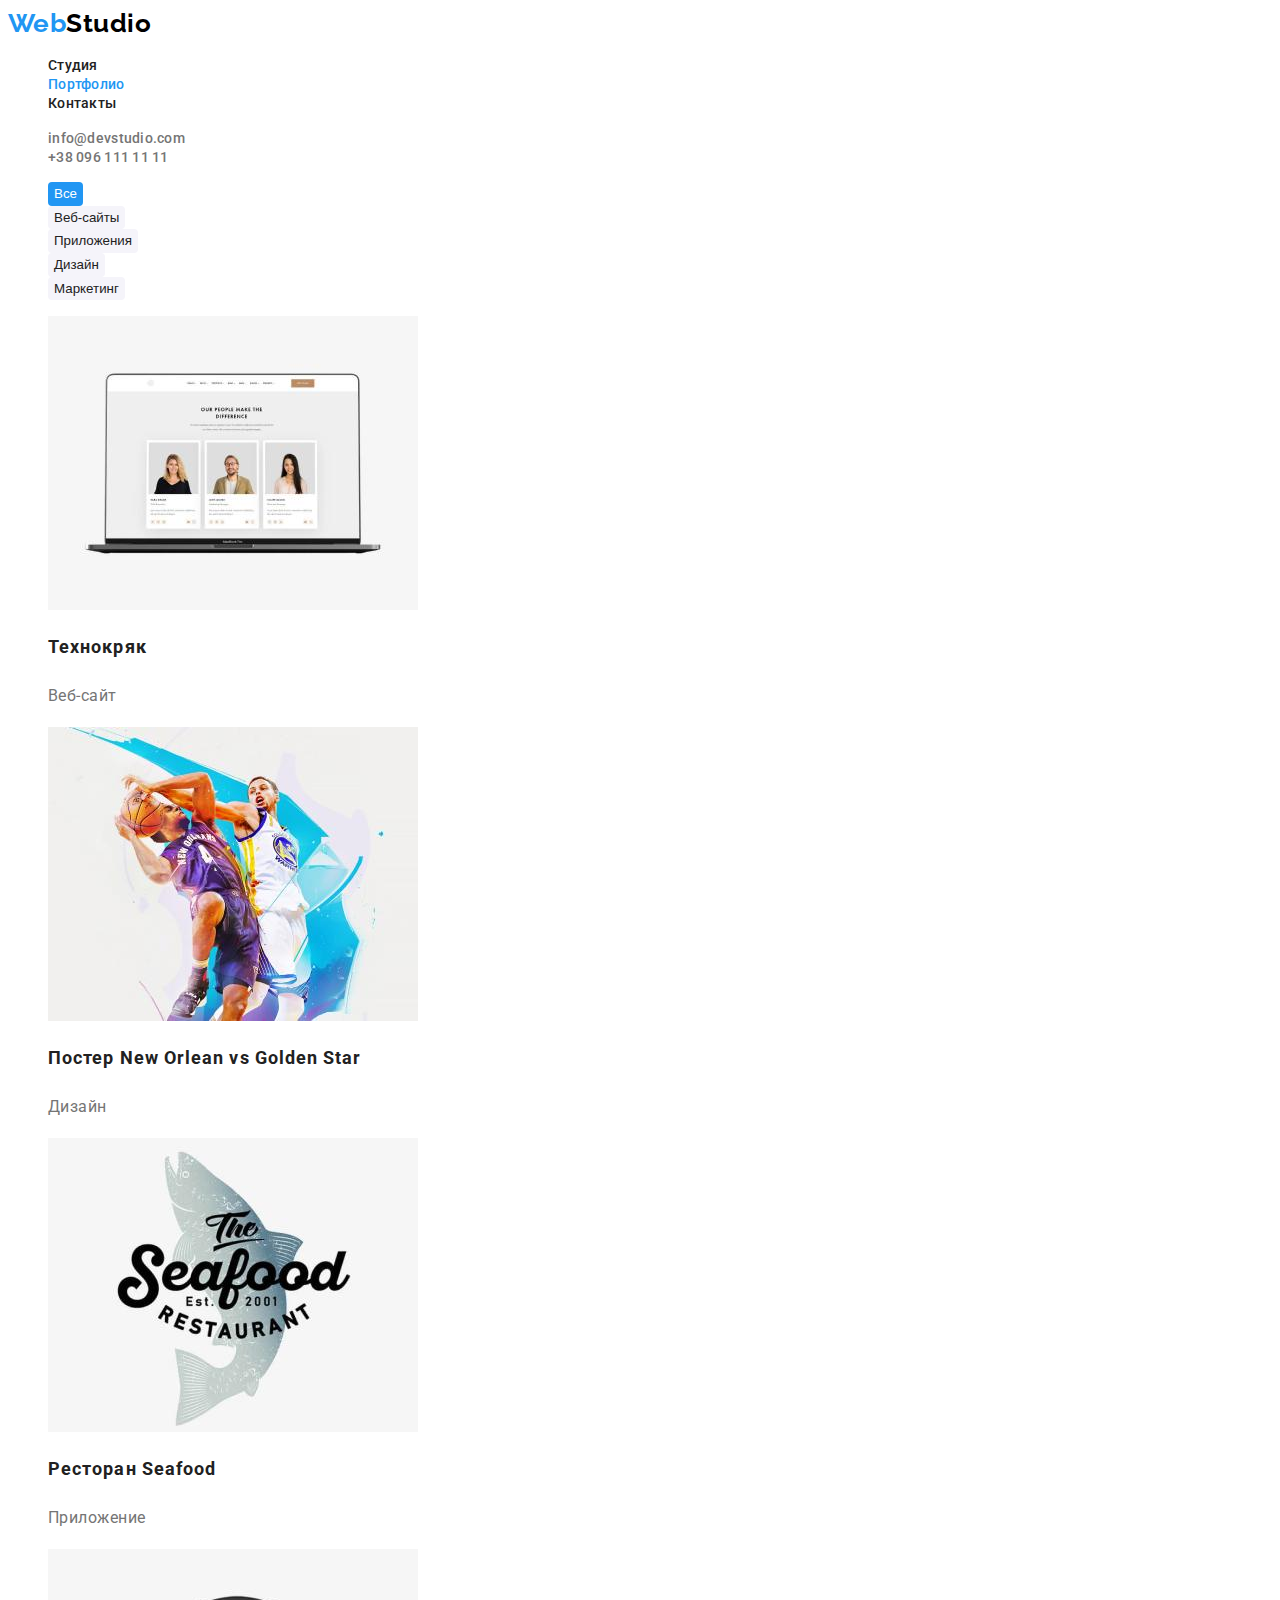
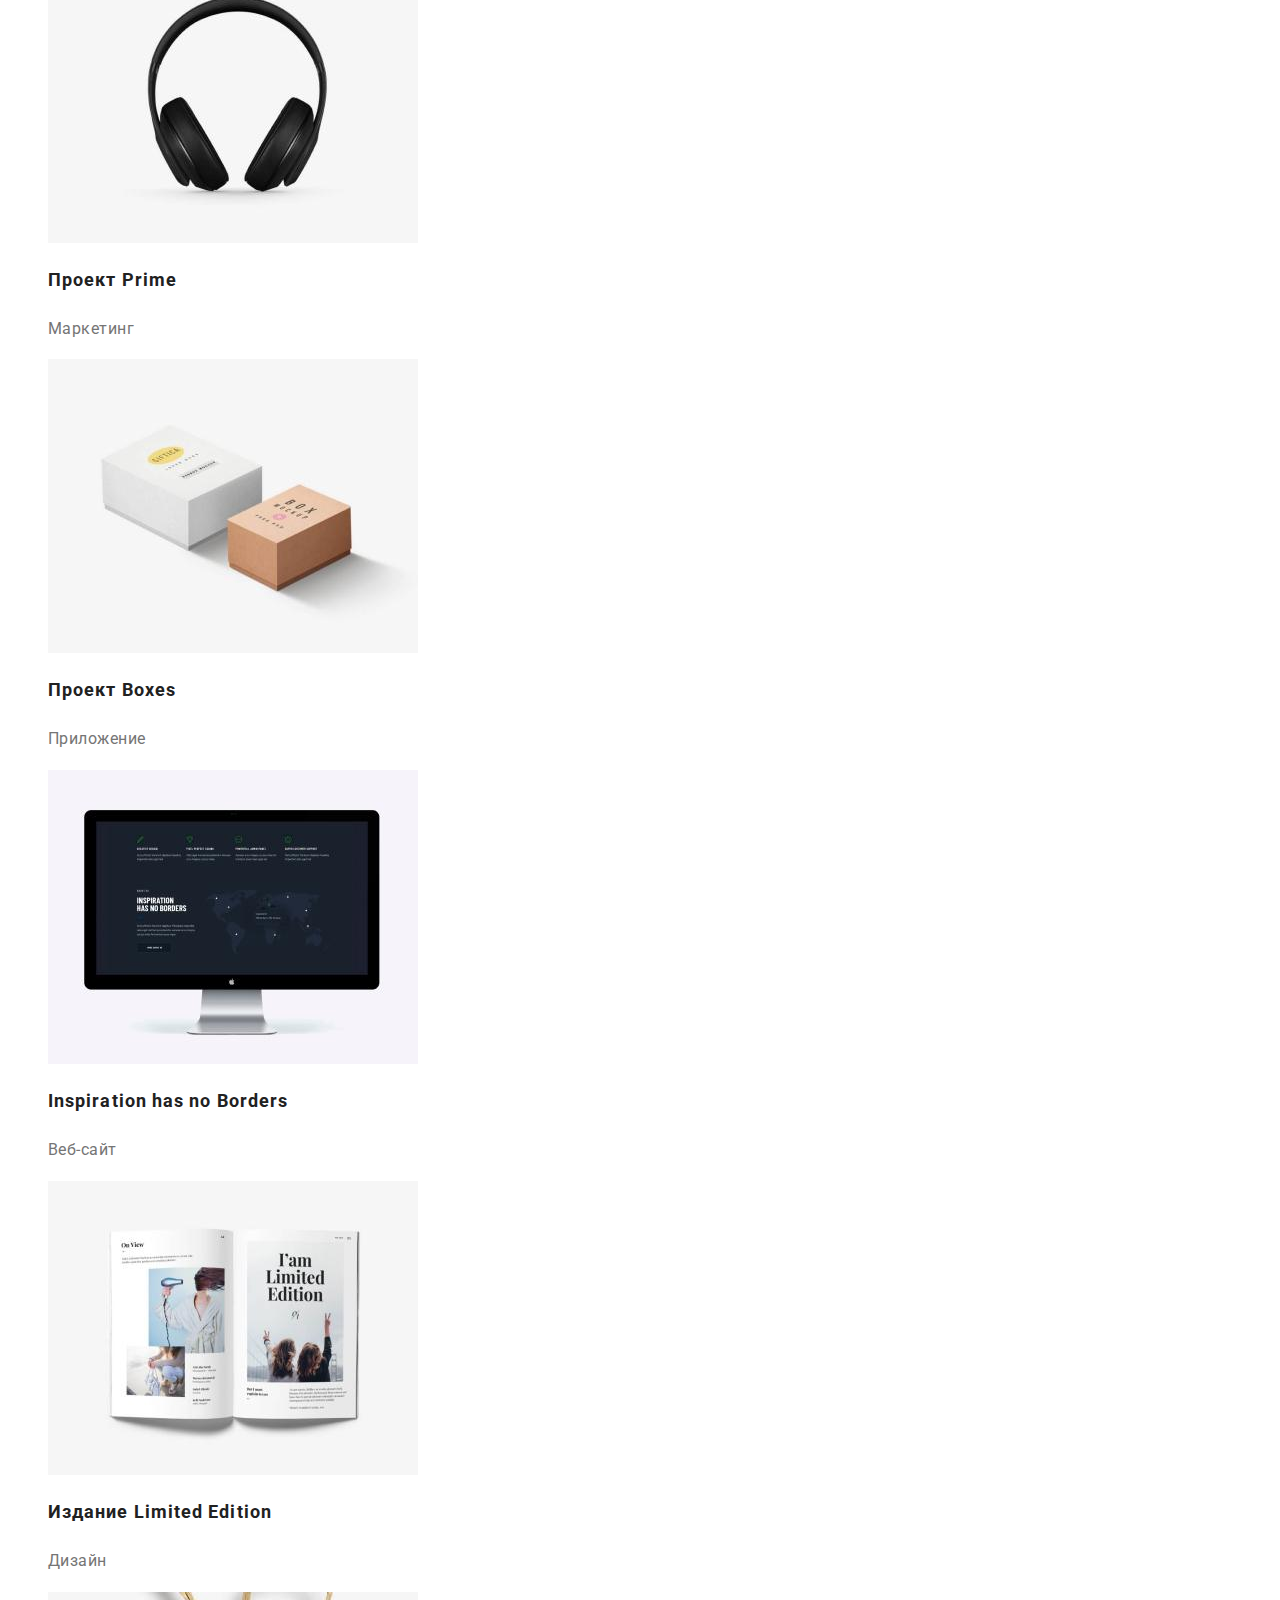
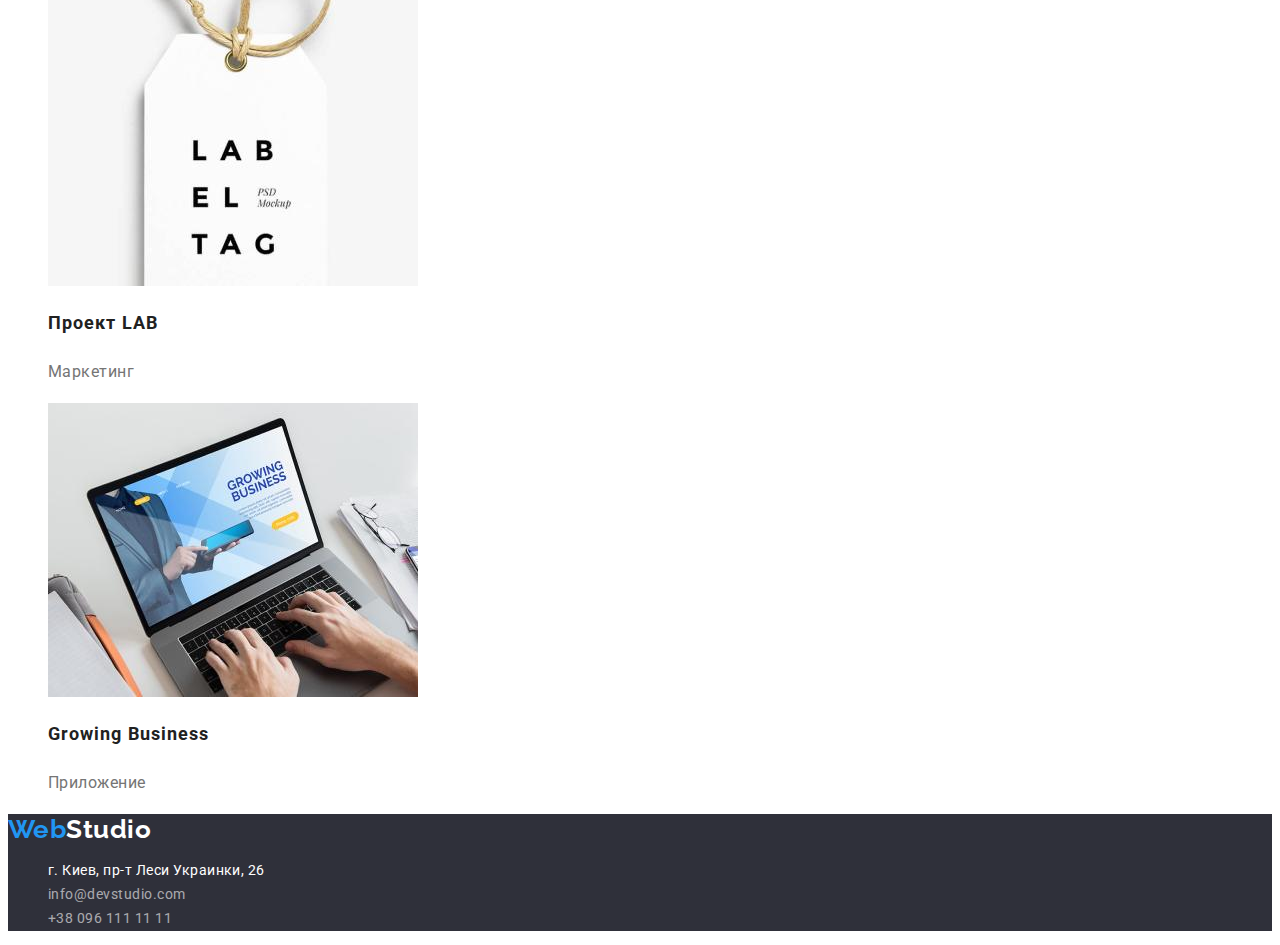
==== portfolio.html @ 3ca87086 "add all" ====
<!DOCTYPE html>
<html lang="ru">
<head>
    <meta charset="UTF-8">
    <meta http-equiv="X-UA-Compatible" content="IE=edge">
    <meta name="viewport" content="width=device-width, initial-scale=1.0">
    <link rel="preconnect" href="https://fonts.googleapis.com">
    <link rel="preconnect" href="https://fonts.gstatic.com" crossorigin> 
    <link href="https://fonts.googleapis.com/css2?family=Raleway:wght@700&family=Roboto:wght@400;500;700;900&display=swap" rel="stylesheet">
    <link rel="stylesheet" href="https://cdnjs.cloudflare.com/ajax/libs/modern-normalize/1.1.0/modern-normalize.min.css" integrity="sha512-wpPYUAdjBVSE4KJnH1VR1HeZfpl1ub8YT/NKx4PuQ5NmX2tKuGu6U/JRp5y+Y8XG2tV+wKQpNHVUX03MfMFn9Q==" crossorigin="anonymous" referrerpolicy="no-referrer" />
    <link rel="stylesheet" href="./css/styles.css">
    <title>WebStudioPortfolio</title>
</head>
<body>
    <!-- header -->
    <header>
      <nav>
        <a class="logo link-none" href="./index.html">Web<span class="logo-header">Studio</span></a>
        <ul class="site-nav list-none">
          <li><a class="link  link-none" href="./index.html">Студия</a></li>
          <li><a class="link link-none current" href="./portfolio.html">Портфолио</a></li>
          <li><a class="link link-none" href="">Контакты</a></li>
        </ul>
      </nav>
      <ul class="site-contacts list-none">
        <li><a class="contact link-none" href="mailto:info@devstudio.com">info@devstudio.com</a></li>
        <li><a class="contact link-none" href="tel:+380961111111">+38 096 111 11 11</a></li>
      </ul>
    </header>
    <!-- main -->
    <main>
<section>
<h1 class="hidden">Портфолио</h1>
<ul class="buttons-filter list-none">
    <li> <button type="button" class="btn-filter link-none button-active">Все</button> </li>
    <li> <button type="button" class="btn-filter link-none">Веб-сайты</button> </li>
    <li> <button type="button" class="btn-filter link-none">Приложения</button> </li>
    <li> <button type="button" class="btn-filter link-none">Дизайн</button> </li>
    <li> <button type="button" class="btn-filter link-none">Маркетинг</button> </li>
</ul>
<ul class="examples-list list-none">
    <li>
        <a class="link-none" href=""><img class="examples-img" src="./images/portfolio1.jpg" alt="Веб-сайт на экране ноутбука" width="370">
        <h2 class="examples-title">Технокряк</h2>
        <p class="examples-text">Веб-сайт</p></a>
    </li>
    <li>
        <a class="link-none" href=""><img class="examples-img" src="./images/portfolio2.jpg" alt="Два баскетболиста с мячом" width="370">
        <h2 class="examples-title">Постер <span lang="en">New Orlean vs Golden Star</span> </h2>
        <p class="examples-text">Дизайн</p></a>
    </li>
    <li>
        <a class="link-none" href=""><img class="examples-img" src="./images/portfolio3.jpg" alt="Акула и название ресторана" width="370">
        <h2 class="examples-title">Ресторан <span lang="en">Seafood</span></h2>
        <p class="examples-text">Приложение</p></a>
    </li>
    <li>
        <a class="link-none" href=""><img class="examples-img" src="./images/portfolio4.jpg" alt="Полноразмерные наушники" width="370">
        <h2 class="examples-title">Проект <span lang="en">Prime</span></h2>
        <p class="examples-text">Маркетинг</p></a>
    </li>
    <li>
        <a class="link-none" href=""><img class="examples-img" src="./images/portfolio5.jpg" alt="Две коробки" width="370">
        <h2 class="examples-title">Проект <span lang="en">Boxes</span></h2>
        <p class="examples-text">Приложение</p></a>
    </li>
    <li>
        <a class="link-none" href=""><img class="examples-img" src="./images/portfolio6.jpg" alt="Веб-сайт на экране монитора" width="370">
        <h2 class="examples-title" lang="en">Inspiration has no Borders</h2>
        <p class="examples-text">Веб-сайт</p></a>
    </li>
    <li>
        <a class="link-none" href=""><img class="examples-img" src="./images/portfolio7.jpg" alt="Открытая книга с картинками" width="370">
        <h2 class="examples-title">Издание <span lang="en">Limited Edition</span></h2>
        <p class="examples-text">Дизайн</p></a>
    </li>
    <li>
        <a class="link-none" href=""><img class="examples-img" src="./images/portfolio8.jpg" alt="Ярлык" width="370">
        <h2 class="examples-title">Проект <span lang="en">LAB</span></h2>
        <p class="examples-text">Маркетинг</p></a>
    </li>
    <li>
        <a class="link-none" href=""><img class="examples-img" src="./images/portfolio9.jpg" alt="Приложение  в котором работают на ноутбуке" width="370">
        <h2 class="examples-title" lang="en">Growing Business</h2>
        <p class="examples-text">Приложение</p></a>
    </li>
</ul>
</section>
</main>
<!-- footer -->
    <footer>
      <a class="logo link-none" href="./index.html">Web<span class="logo-footer">Studio</span></a>
      <address class="addresses">
        <ul class="address-list list-none">
          <li><a class="map-address link-none" href="https://goo.gl/maps/XkNCHodQhnQYmGNX7" target="_blank" rel="noreferrer noopener">г. Киев, пр-т Леси Украинки, 26</a></li>
          <li><a class="contact-address link-none" href="mailto:info@devstudio.com">info@devstudio.com</a></li>
          <li><a class="contact-address link-none" href="tel:+380961111111">+38 096 111 11 11</a></li>
        </ul>
      </address>
    </footer>
</body>
</html>
---- css/styles.css ----
/* --------------------------GLOBAL STYLES---------------------- */
:root {
    --general-text-color: #757575;
    --headline-text-color: #212121;
    --general-background-color:#FFFFFF;
    --accent-color-blue: #2196F3;
    --background-color-buttons: #F5F4FA;
    --footer-background-color: #2F303A;
    --hero-button-hover: #188CE8;
    --logo-span-color: #000000;

}
/* body */
body {
font-family: Roboto, sans-serif;
letter-spacing: 0.03em;
color: var(--general-text-color);
background-color: var(--general-background-color);
}
.list-none {list-style: none;}
.link-none {text-decoration: none;}
.site-nav .link.current {
color: var(--accent-color-blue);}
.hidden {
  position: absolute;
  white-space: nowrap;
  width: 1px;
  height: 1px;
  overflow: hidden;
  border: 0;
  padding: 0;
  clip: rect(0 0 0 0);
  clip-path: inset(50%);
  margin: -1px;}
/* --------------------------STUDIO--------------------------------- */
/* header */
.logo {
font-family: Raleway;
font-weight: 700;
font-size: 26px;
line-height: 1.2;
color: var(--accent-color-blue);
}
.logo .logo-header 
{color: var(--logo-span-color);}

/* site-nav */
.link {
font-weight: 500;
font-size: 14px;
line-height: 1.14;
letter-spacing: 0.02em;
color: var(--headline-text-color);
}
.contact {
font-weight: 500;
font-size: 14px;
line-height: 1.14;
letter-spacing: 0.02em;
color: inherit; 
}
.link:hover,
.link:focus, 
.contact:hover,
.contact:focus {
color: var(--accent-color-blue);}

/* hero */
.hero {
background-color: 
var(--footer-background-color);}
.hero-title {
font-weight: 900;
font-size: 44px;
line-height: 1.36;
letter-spacing: 0.06em;
text-align: center;
text-transform: uppercase;
color: var(--general-background-color);
}
/* button */
.hero-button {
font-family: inherit;
font-weight: 700;
line-height: 1.87;
text-align: center;
letter-spacing: 0.06em;
color: var(--general-background-color);
background-color: var(--accent-color-blue);
border: none;
border-radius: 4px;
cursor: pointer;
}
.hero-button:hover {
background-color: var(--hero-button-hover);}

/* section-advantage */
.advantage {
background-color: 
var(--general-background-color);
}
.advantage-title {
font-weight: 700;
font-size: 14px;
line-height: 1.14;
text-transform: uppercase;
color: var(--headline-text-color);
}
.advantage-text {
font-size: 14px;
line-height: 1.71;
}

/* section-services */
.services {
background-color: 
var(--general-background-color);
}
.section-title {
font-weight: 700;
font-size: 36px;
line-height: 1.16;
color: var(--headline-text-color);
}
/* section-team */
.team {
background-color: 
var(--background-color-buttons);
}
.team-title {
font-weight: 500;
line-height: 1.2;
color: var(--headline-text-color);
}
/* footer */
footer {
background-color: 
var(--footer-background-color);
}
.logo-footer {
color: var(--general-background-color);    
}
.addresses {
font-style: inherit;
font-size: 14px;
line-height: 1.71; 
}
.map-address { 
color: var(--general-background-color);   
}
.contact-address {
color: rgba(255, 255, 255, 0.6);
}
.map-address:hover, 
.map-address:focus,
.contact-address:hover,
.contact-address:focus {
color: var(--accent-color-blue);  
}
/*----------------------------- PORTFOLIO -----------------------------*/

/* filter buttons */
.btn-filter {
font-weight: 500;
line-height: 1.62;
text-align: center;
color: var(--headline-text-color);
background-color: var(--background-color-buttons);
border: none;
border-radius: 4px;
cursor: pointer;
}
.btn-filter:hover,
.btn-filter:focus,
.button-active {
color: var(--general-background-color);
background: var(--accent-color-blue);
}
.examples-title {
font-weight: 700;
font-size: 18px;
line-height: 2;
letter-spacing: 0.06em;
color: var(--headline-text-color);
}
.examples-text {
line-height: 1.87;
color: var(--general-text-color);
}
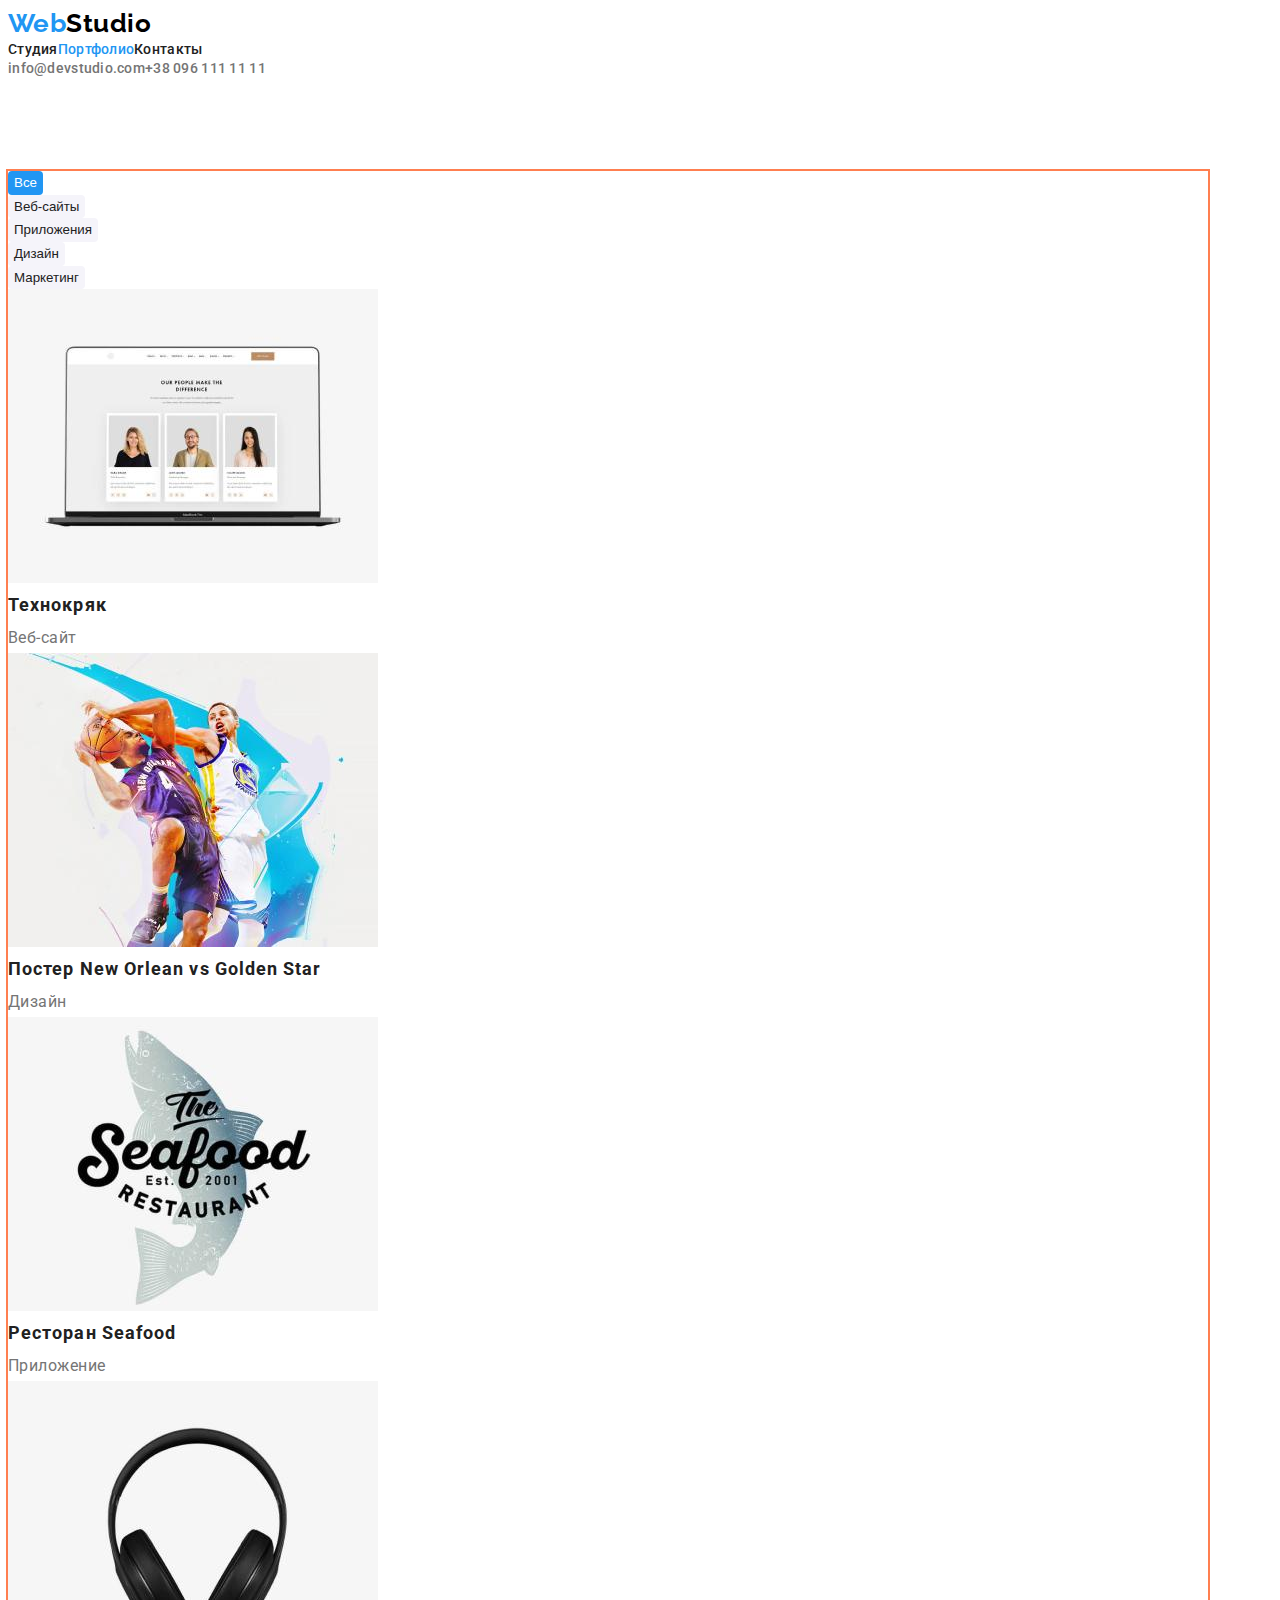
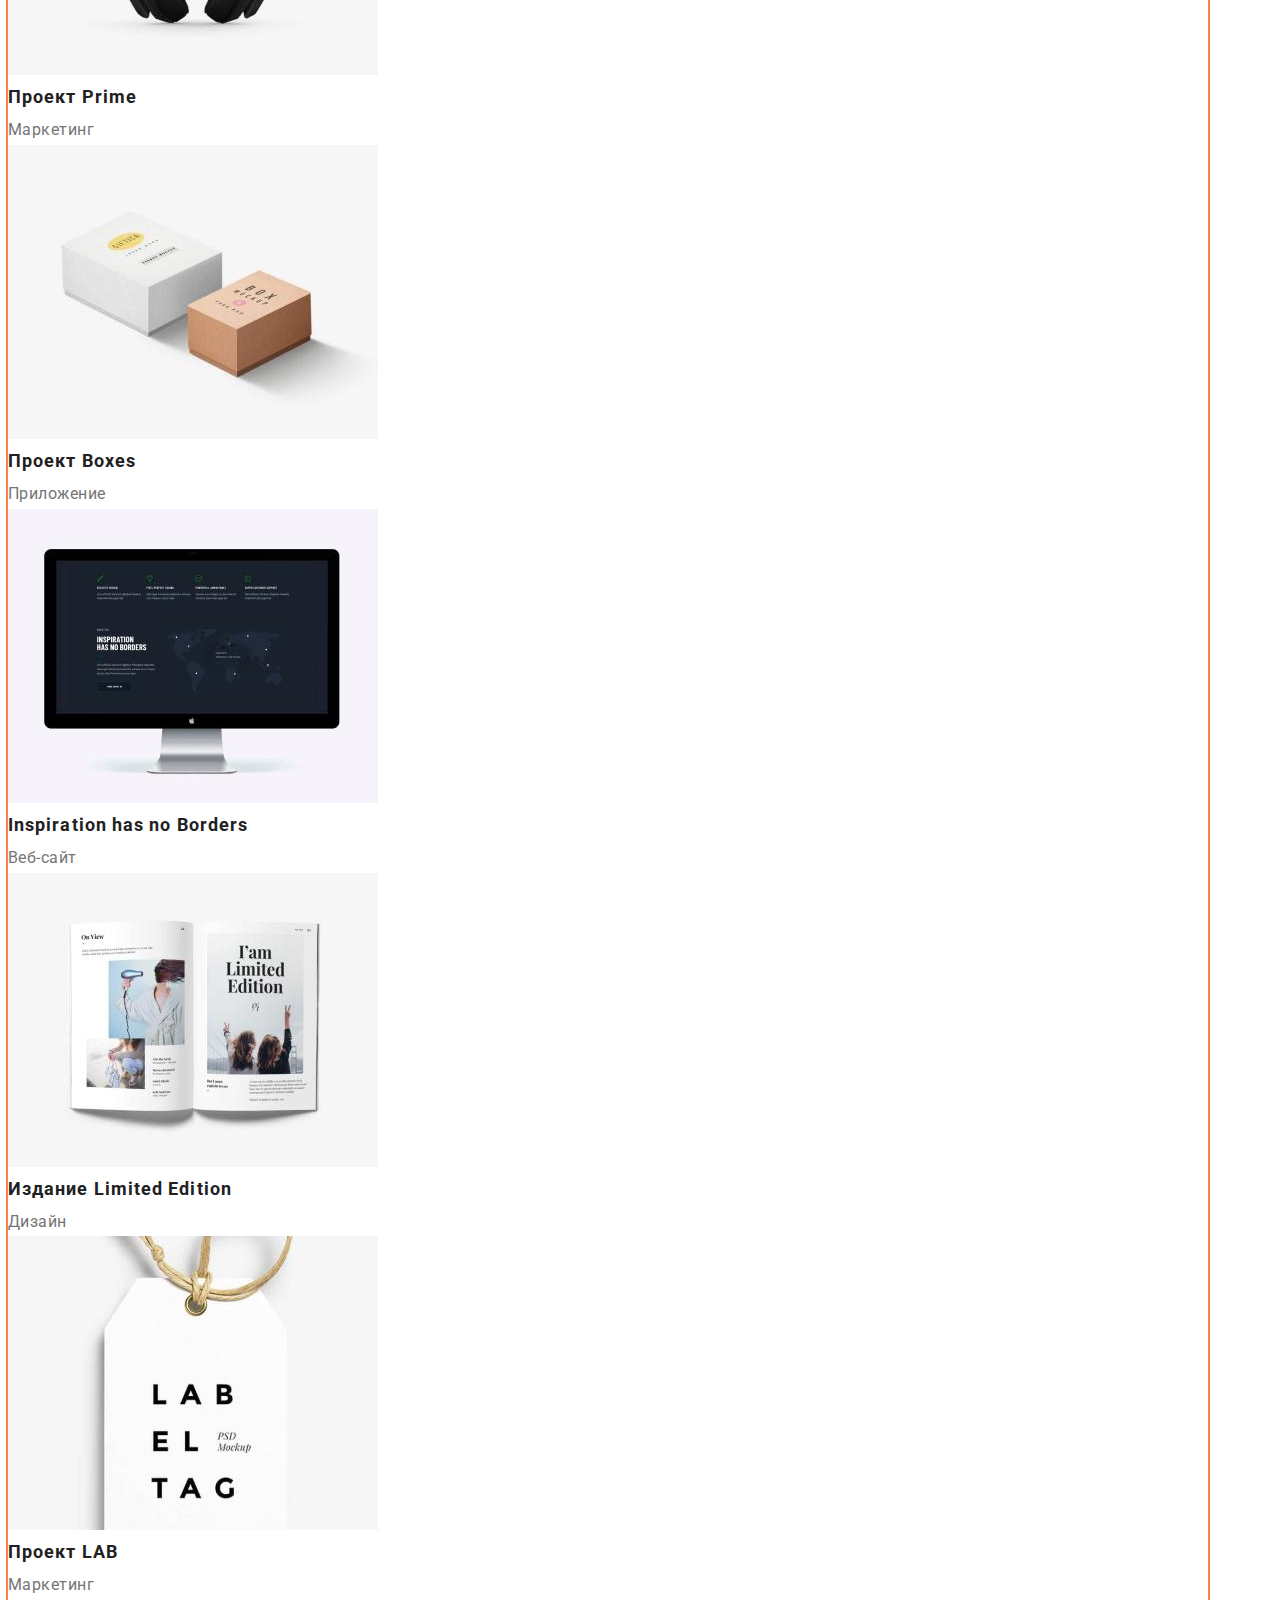
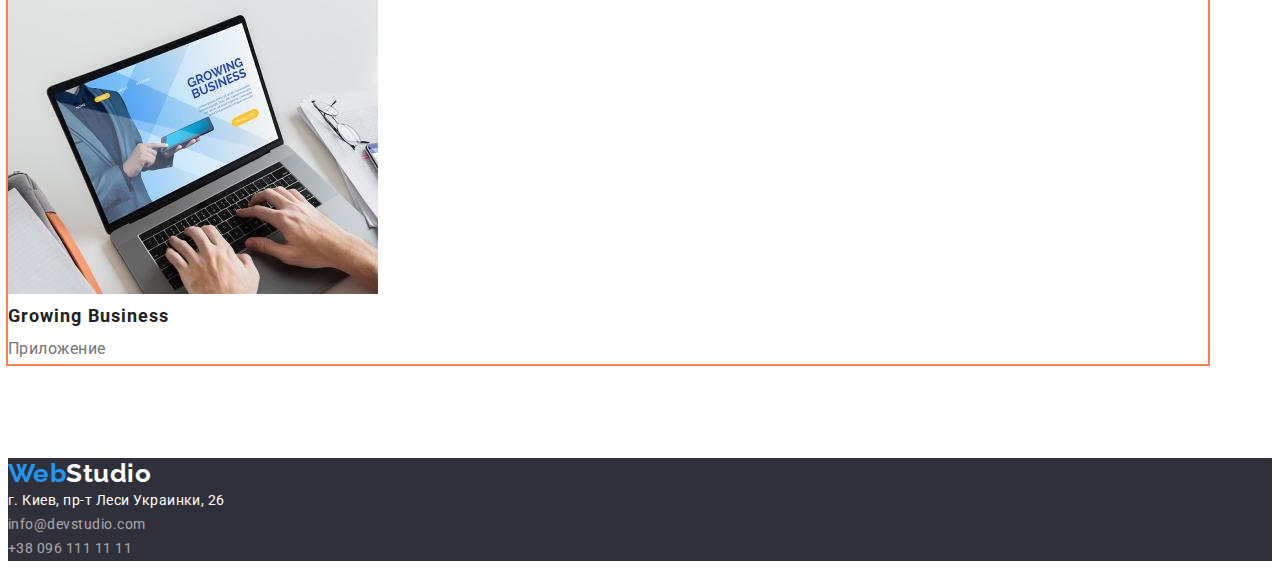
==== commit db69902e: "flex header" ====
--- a/portfolio.html
+++ b/portfolio.html
@@ -11,6 +11,7 @@
     <link rel="stylesheet" href="./css/styles.css">
     <title>WebStudioPortfolio</title>
 </head>
+
 <body>
     <!-- header -->
     <header>
@@ -29,8 +30,9 @@
     </header>
     <!-- main -->
     <main>
-<section>
-<h1 class="hidden">Портфолио</h1>
+<section class=" section portfolio">
+  <div class="container">
+<h1 class="visually-hidden">Портфолио</h1>
 <ul class="buttons-filter list-none">
     <li> <button type="button" class="btn-filter link-none button-active">Все</button> </li>
     <li> <button type="button" class="btn-filter link-none">Веб-сайты</button> </li>
@@ -85,6 +87,7 @@
         <p class="examples-text">Приложение</p></a>
     </li>
 </ul>
+</div>
 </section>
 </main>
 <!-- footer -->
--- a/css/styles.css
+++ b/css/styles.css
@@ -2,7 +2,7 @@
 :root {
     --general-text-color: #757575;
     --headline-text-color: #212121;
-    --general-background-color:#FFFFFF;
+    --hero-headline-color:#FFFFFF;
     --accent-color-blue: #2196F3;
     --background-color-buttons: #F5F4FA;
     --footer-background-color: #2F303A;
@@ -15,13 +15,35 @@
 font-family: Roboto, sans-serif;
 letter-spacing: 0.03em;
 color: var(--general-text-color);
-background-color: var(--general-background-color);
-}
-.list-none {list-style: none;}
+background-color: 
+var(--general-background-color);}
+
+h1,
+h2,
+h3,
+p {
+  margin: 0;
+  padding: 0;
+}
+ul {
+margin: 0;
+padding: 0;
+list-style: none;  
+}
+
+.section {
+  padding-top: 94px;
+  padding-bottom: 94px;
+}
+
+.container {
+    width: 1200px;
+  outline: 2px solid coral ;
+} 
 .link-none {text-decoration: none;}
 .site-nav .link.current {
 color: var(--accent-color-blue);}
-.hidden {
+.visually-hidden {
   position: absolute;
   white-space: nowrap;
   width: 1px;
@@ -34,7 +56,21 @@
   margin: -1px;}
 /* --------------------------STUDIO--------------------------------- */
 /* header */
+/* .page-header {
+  display: flex;
+  align-items: center;
+  flex-wrap: wrap;
+} */
+.header-flex {
+  display: flex;
+}
+.nav-flex {
+  display: flex;
+}
 .logo {
+  padding-top: 24px;
+  padding-right: 93px;
+  padding-bottom: 25px;
 font-family: Raleway;
 font-weight: 700;
 font-size: 26px;
@@ -45,12 +81,28 @@
 {color: var(--logo-span-color);}
 
 /* site-nav */
+.site-nav {
+display: flex;
+}
+
 .link {
 font-weight: 500;
 font-size: 14px;
 line-height: 1.14;
 letter-spacing: 0.02em;
 color: var(--headline-text-color);
+}
+.nav-item,
+.contact-item {
+  padding-top: 32px;
+  padding-bottom: 32px;
+}
+.nav-item:not(:last-child) {
+  margin-right: 50px;
+}
+.site-contacts { 
+  display: flex;
+  margin-left: auto;
 }
 .contact {
 font-weight: 500;
@@ -65,27 +117,31 @@
 .contact:focus {
 color: var(--accent-color-blue);}
 
+.contact-item:not(:last-child) {
+  margin-right: 50px;
+}
+
 /* hero */
 .hero {
+text-align: center;  
 background-color: 
 var(--footer-background-color);}
+
 .hero-title {
 font-weight: 900;
 font-size: 44px;
 line-height: 1.36;
 letter-spacing: 0.06em;
-text-align: center;
 text-transform: uppercase;
-color: var(--general-background-color);
+color: var(--hero-headline-color);
 }
 /* button */
 .hero-button {
 font-family: inherit;
 font-weight: 700;
 line-height: 1.87;
-text-align: center;
 letter-spacing: 0.06em;
-color: var(--general-background-color);
+color: var(--hero-headline-color);
 background-color: var(--accent-color-blue);
 border: none;
 border-radius: 4px;
@@ -95,10 +151,10 @@
 background-color: var(--hero-button-hover);}
 
 /* section-advantage */
-.advantage {
+/* .advantage {
 background-color: 
 var(--general-background-color);
-}
+} */
 .advantage-title {
 font-weight: 700;
 font-size: 14px;
@@ -112,10 +168,10 @@
 }
 
 /* section-services */
-.services {
+/* .services {
 background-color: 
 var(--general-background-color);
-}
+} */
 .section-title {
 font-weight: 700;
 font-size: 36px;
@@ -126,6 +182,7 @@
 .team {
 background-color: 
 var(--background-color-buttons);
+
 }
 .team-title {
 font-weight: 500;
@@ -138,7 +195,7 @@
 var(--footer-background-color);
 }
 .logo-footer {
-color: var(--general-background-color);    
+color: var(--hero-headline-color);    
 }
 .addresses {
 font-style: inherit;
@@ -146,7 +203,7 @@
 line-height: 1.71; 
 }
 .map-address { 
-color: var(--general-background-color);   
+color: var(--hero-headline-color);   
 }
 .contact-address {
 color: rgba(255, 255, 255, 0.6);
@@ -158,7 +215,9 @@
 color: var(--accent-color-blue);  
 }
 /*----------------------------- PORTFOLIO -----------------------------*/
-
+/* .portfolio {
+  background-color: var(--hero-headline-color);
+} */
 /* filter buttons */
 .btn-filter {
 font-weight: 500;
@@ -173,9 +232,10 @@
 .btn-filter:hover,
 .btn-filter:focus,
 .button-active {
-color: var(--general-background-color);
+color: var(--hero-headline-color);
 background: var(--accent-color-blue);
 }
+/* Examples list */
 .examples-title {
 font-weight: 700;
 font-size: 18px;
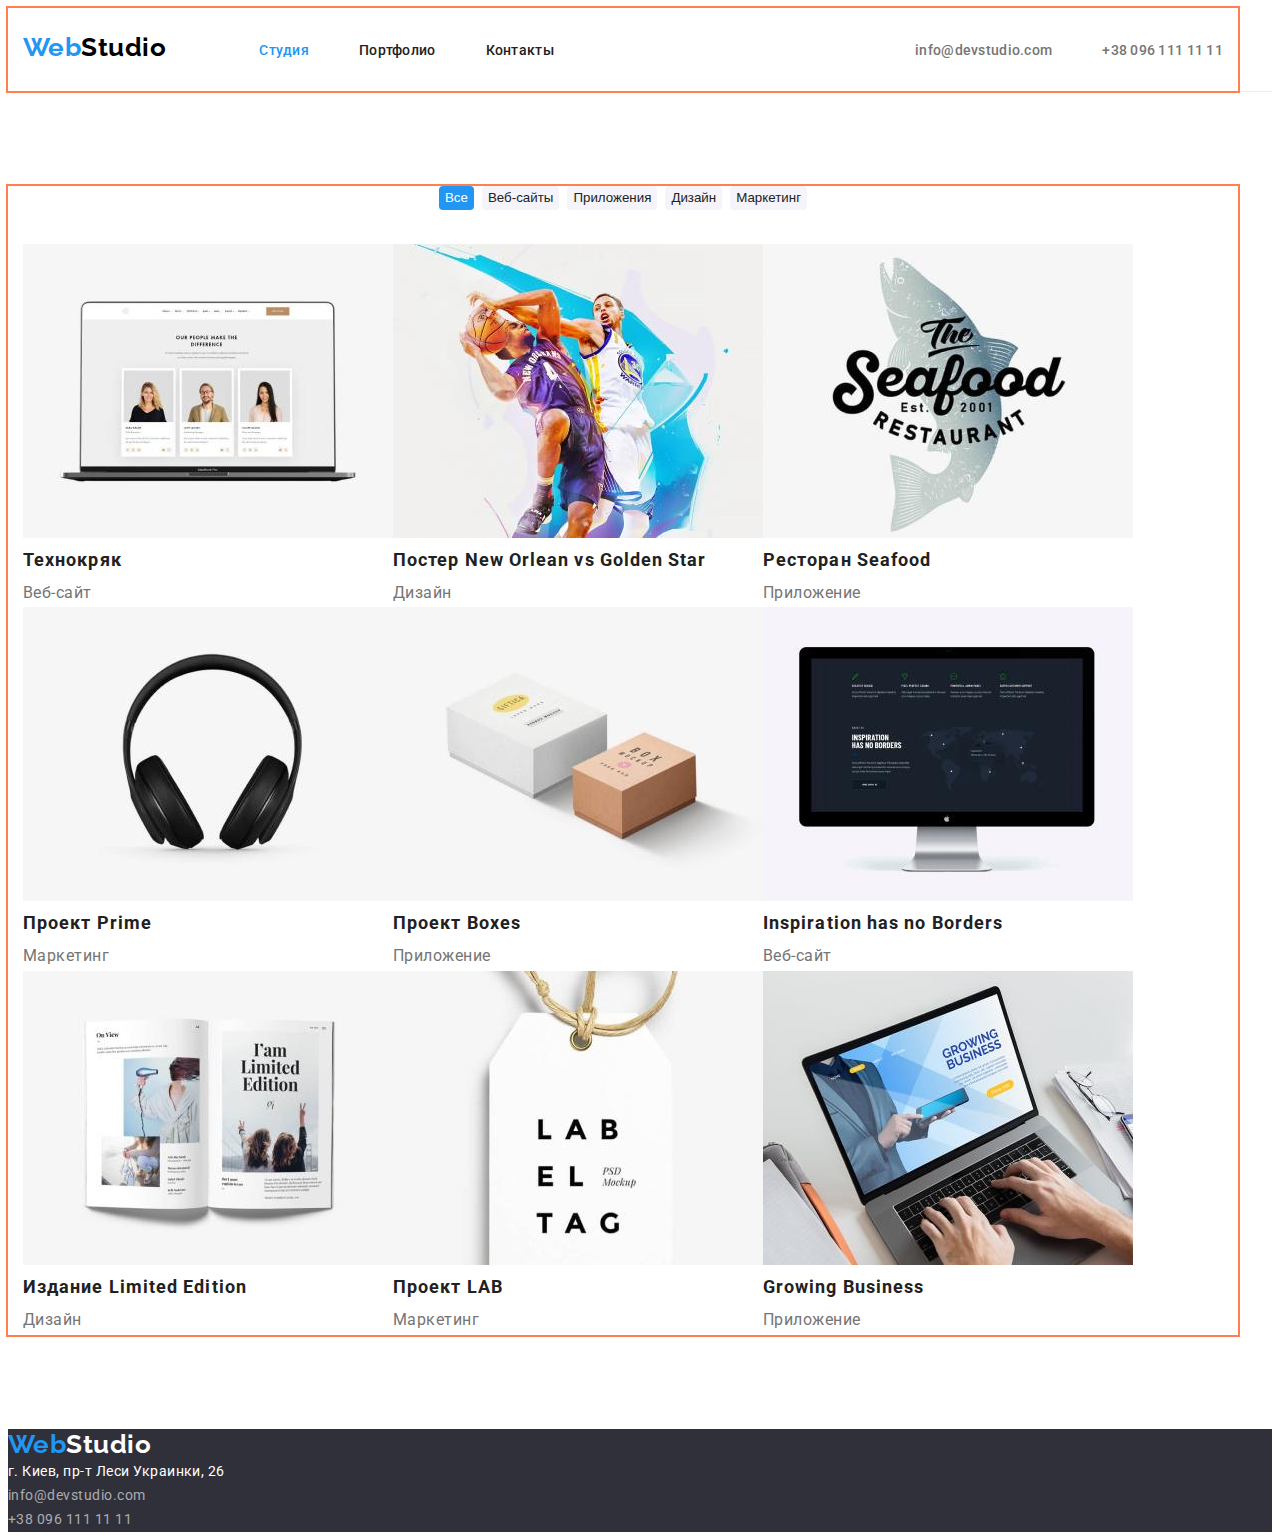
==== commit c5dddc09: "hero" ====
--- a/portfolio.html
+++ b/portfolio.html
@@ -14,33 +14,35 @@
 
 <body>
     <!-- header -->
-    <header>
-      <nav>
+    <header class="page-header">
+      <div class="container header-flex">
+      <nav class="nav-flex">
         <a class="logo link-none" href="./index.html">Web<span class="logo-header">Studio</span></a>
-        <ul class="site-nav list-none">
-          <li><a class="link  link-none" href="./index.html">Студия</a></li>
-          <li><a class="link link-none current" href="./portfolio.html">Портфолио</a></li>
-          <li><a class="link link-none" href="">Контакты</a></li>
+        <ul class="site-nav">
+          <li class="nav-item"><a class="link link-none current" href="./index.html">Студия</a></li>
+          <li class="nav-item"><a class="link link-none" href="./portfolio.html">Портфолио</a></li>
+          <li class="nav-item"><a class="link link-none" href="">Контакты</a></li>
         </ul>
       </nav>
-      <ul class="site-contacts list-none">
-        <li><a class="contact link-none" href="mailto:info@devstudio.com">info@devstudio.com</a></li>
-        <li><a class="contact link-none" href="tel:+380961111111">+38 096 111 11 11</a></li>
+      <ul class="site-contacts">
+        <li class="contact-item"><a class="contact link-none" href="mailto:info@devstudio.com">info@devstudio.com</a></li>
+        <li class="contact-item"><a class="contact link-none" href="tel:+380961111111">+38 096 111 11 11</a></li>
       </ul>
+      </div>
     </header>
     <!-- main -->
     <main>
 <section class=" section portfolio">
-  <div class="container">
+  <div class="container portfolio-flex">
 <h1 class="visually-hidden">Портфолио</h1>
-<ul class="buttons-filter list-none">
-    <li> <button type="button" class="btn-filter link-none button-active">Все</button> </li>
-    <li> <button type="button" class="btn-filter link-none">Веб-сайты</button> </li>
-    <li> <button type="button" class="btn-filter link-none">Приложения</button> </li>
-    <li> <button type="button" class="btn-filter link-none">Дизайн</button> </li>
-    <li> <button type="button" class="btn-filter link-none">Маркетинг</button> </li>
+<ul class="buttons-filter">
+    <li class="btn-item"> <button type="button" class="btn-filter link-none button-active">Все</button> </li>
+    <li class="btn-item"> <button type="button" class="btn-filter link-none">Веб-сайты</button> </li>
+    <li class="btn-item"> <button type="button" class="btn-filter link-none">Приложения</button> </li>
+    <li class="btn-item"> <button type="button" class="btn-filter link-none">Дизайн</button> </li>
+    <li class="btn-item"> <button type="button" class="btn-filter link-none">Маркетинг</button> </li>
 </ul>
-<ul class="examples-list list-none">
+<ul class="examples-list">
     <li>
         <a class="link-none" href=""><img class="examples-img" src="./images/portfolio1.jpg" alt="Веб-сайт на экране ноутбука" width="370">
         <h2 class="examples-title">Технокряк</h2>
--- a/css/styles.css
+++ b/css/styles.css
@@ -1,34 +1,34 @@
 /* --------------------------GLOBAL STYLES---------------------- */
 :root {
-    --general-text-color: #757575;
-    --headline-text-color: #212121;
-    --hero-headline-color:#FFFFFF;
-    --accent-color-blue: #2196F3;
-    --background-color-buttons: #F5F4FA;
-    --footer-background-color: #2F303A;
-    --hero-button-hover: #188CE8;
-    --logo-span-color: #000000;
-
-}
-/* body */
+  --general-text-color: #757575;
+  --headline-text-color: #212121;
+  --hero-headline-color: #ffffff;
+  --accent-color-blue: #2196f3;
+  --background-color-buttons: #f5f4fa;
+  --footer-background-color: #2f303a;
+  --hero-button-hover: #188ce8;
+  --logo-span-color: #000000;
+  --header-border-color: #ececec;
+}
+
 body {
-font-family: Roboto, sans-serif;
-letter-spacing: 0.03em;
-color: var(--general-text-color);
-background-color: 
-var(--general-background-color);}
+  font-family: Roboto, sans-serif;
+  letter-spacing: 0.03em;
+  color: var(--general-text-color);
+  background-color: var(--general-background-color);
+}
 
 h1,
 h2,
 h3,
 p {
   margin: 0;
+}
+
+ul {
+  margin: 0;
   padding: 0;
-}
-ul {
-margin: 0;
-padding: 0;
-list-style: none;  
+  list-style: none;
 }
 
 .section {
@@ -37,12 +37,20 @@
 }
 
 .container {
-    width: 1200px;
-  outline: 2px solid coral ;
-} 
-.link-none {text-decoration: none;}
+  width: 1200px;
+  padding-right: 15px;
+  padding-left: 15px;
+  outline: 2px solid coral;
+}
+
+.link-none {
+  text-decoration: none;
+}
+
 .site-nav .link.current {
-color: var(--accent-color-blue);}
+  color: var(--accent-color-blue);
+}
+
 .visually-hidden {
   position: absolute;
   white-space: nowrap;
@@ -53,197 +61,281 @@
   padding: 0;
   clip: rect(0 0 0 0);
   clip-path: inset(50%);
-  margin: -1px;}
+  margin: -1px;
+}
+
 /* --------------------------STUDIO--------------------------------- */
 /* header */
-/* .page-header {
-  display: flex;
-  align-items: center;
-  flex-wrap: wrap;
-} */
+
+.page-header {
+  border-bottom: 1px solid var(--header-border-color);
+}
+
 .header-flex {
   display: flex;
 }
+
 .nav-flex {
   display: flex;
 }
+
 .logo {
+  margin-right: 93px;
   padding-top: 24px;
-  padding-right: 93px;
   padding-bottom: 25px;
-font-family: Raleway;
-font-weight: 700;
-font-size: 26px;
-line-height: 1.2;
-color: var(--accent-color-blue);
-}
-.logo .logo-header 
-{color: var(--logo-span-color);}
+
+  font-family: Raleway;
+  font-weight: 700;
+  font-size: 26px;
+  line-height: 1.2;
+  color: var(--accent-color-blue);
+}
+
+.logo .logo-header {
+  color: var(--logo-span-color);
+}
 
 /* site-nav */
 .site-nav {
-display: flex;
+  display: flex;
 }
 
 .link {
-font-weight: 500;
-font-size: 14px;
-line-height: 1.14;
-letter-spacing: 0.02em;
-color: var(--headline-text-color);
-}
+  font-weight: 500;
+  font-size: 14px;
+  line-height: 1.14;
+  letter-spacing: 0.02em;
+  color: var(--headline-text-color);
+}
+
 .nav-item,
 .contact-item {
   padding-top: 32px;
   padding-bottom: 32px;
 }
-.nav-item:not(:last-child) {
+
+.nav-item:not(:last-child),
+.contact-item:not(:last-child) {
   margin-right: 50px;
 }
-.site-contacts { 
+
+.site-contacts {
   display: flex;
   margin-left: auto;
 }
+
 .contact {
-font-weight: 500;
-font-size: 14px;
-line-height: 1.14;
-letter-spacing: 0.02em;
-color: inherit; 
-}
+  font-weight: 500;
+  font-size: 14px;
+  line-height: 1.14;
+  letter-spacing: 0.02em;
+  color: inherit;
+}
+
 .link:hover,
-.link:focus, 
+.link:focus,
 .contact:hover,
 .contact:focus {
-color: var(--accent-color-blue);}
-
-.contact-item:not(:last-child) {
-  margin-right: 50px;
+  color: var(--accent-color-blue);
 }
 
 /* hero */
 .hero {
-text-align: center;  
-background-color: 
-var(--footer-background-color);}
+  background-color: var(--footer-background-color);
+}
+
+.hero-box {
+  width: 1200px;
+  padding-top: 200px;
+  padding-bottom: 200px;
+
+  text-align: center;
+}
 
 .hero-title {
-font-weight: 900;
-font-size: 44px;
-line-height: 1.36;
-letter-spacing: 0.06em;
-text-transform: uppercase;
-color: var(--hero-headline-color);
+  width: 696px;
+
+  font-weight: 900;
+  font-size: 44px;
+  margin-right: auto;
+  margin-left: auto;
+  margin-bottom: 30px;
+  line-height: 1.36;
+  letter-spacing: 0.06em;
+  text-transform: uppercase;
+  color: var(--hero-headline-color);
 }
 /* button */
 .hero-button {
-font-family: inherit;
-font-weight: 700;
-line-height: 1.87;
-letter-spacing: 0.06em;
-color: var(--hero-headline-color);
-background-color: var(--accent-color-blue);
-border: none;
-border-radius: 4px;
-cursor: pointer;
+  padding: 10px 32px;
+
+  font-family: inherit;
+  font-weight: 700;
+  line-height: 1.87;
+  letter-spacing: 0.06em;
+  color: var(--hero-headline-color);
+  background-color: var(--accent-color-blue);
+  border: none;
+  border-radius: 4px;
+  cursor: pointer;
 }
 .hero-button:hover {
-background-color: var(--hero-button-hover);}
+  background-color: var(--hero-button-hover);
+}
 
 /* section-advantage */
-/* .advantage {
-background-color: 
-var(--general-background-color);
-} */
+
+.advantage-flex {
+  display: flex;
+  flex-wrap: wrap;
+  margin-bottom: -94px;
+}
+/* column? */
+.advantage-list {
+  display: flex;
+}
+.advantage-item {
+  margin-right: 30px;
+  flex-basis: 270px;
+}
+.advantage-item:nth-child(4n + 4) {
+  margin-right: 0;
+}
 .advantage-title {
-font-weight: 700;
-font-size: 14px;
-line-height: 1.14;
-text-transform: uppercase;
-color: var(--headline-text-color);
+  margin-bottom: 10px;
+  font-weight: 700;
+  font-size: 14px;
+  line-height: 1.14;
+  text-transform: uppercase;
+  color: var(--headline-text-color);
 }
 .advantage-text {
-font-size: 14px;
-line-height: 1.71;
+  font-size: 14px;
+  line-height: 1.71;
 }
 
 /* section-services */
-/* .services {
-background-color: 
-var(--general-background-color);
-} */
+.services-flex {
+  display: flex;
+  flex-wrap: wrap;
+}
+
 .section-title {
-font-weight: 700;
-font-size: 36px;
-line-height: 1.16;
-color: var(--headline-text-color);
-}
+  margin-right: auto;
+  margin-left: auto;
+  margin-bottom: 50px;
+  font-weight: 700;
+  font-size: 36px;
+  line-height: 1.16;
+  color: var(--headline-text-color);
+}
+.services-list {
+  display: flex;
+}
+.services-item {
+  margin-right: 30px;
+}
+.services-item:nth-child(3n) {
+  margin-right: 0;
+}
+
 /* section-team */
 .team {
-background-color: 
-var(--background-color-buttons);
-
+  background-color: var(--background-color-buttons);
+}
+.team-flex {
+  display: flex;
+  flex-wrap: wrap;
+}
+.team-list {
+  display: flex;
+}
+.team-item {
+  margin-right: 30px;
+}
+.team-item:nth-child(4n) {
+  margin-right: 0;
 }
 .team-title {
-font-weight: 500;
-line-height: 1.2;
-color: var(--headline-text-color);
+  margin-top: 30px;
+  text-align: center;
+  font-weight: 500;
+  line-height: 1.2;
+  color: var(--headline-text-color);
+}
+.team-text {
+  text-align: center;
+  margin-top: 10px;
 }
 /* footer */
 footer {
-background-color: 
-var(--footer-background-color);
-}
+  background-color: var(--footer-background-color);
+}
+
 .logo-footer {
-color: var(--hero-headline-color);    
+  color: var(--hero-headline-color);
 }
 .addresses {
-font-style: inherit;
-font-size: 14px;
-line-height: 1.71; 
-}
-.map-address { 
-color: var(--hero-headline-color);   
+  font-style: inherit;
+  font-size: 14px;
+  line-height: 1.71;
+}
+.map-address {
+  color: var(--hero-headline-color);
 }
 .contact-address {
-color: rgba(255, 255, 255, 0.6);
-}
-.map-address:hover, 
+  color: rgba(255, 255, 255, 0.6);
+}
+.map-address:hover,
 .map-address:focus,
 .contact-address:hover,
 .contact-address:focus {
-color: var(--accent-color-blue);  
+  color: var(--accent-color-blue);
 }
 /*----------------------------- PORTFOLIO -----------------------------*/
-/* .portfolio {
-  background-color: var(--hero-headline-color);
+/* .portfolio-flex {
+  display: flex;
 } */
+
 /* filter buttons */
+.buttons-filter {
+ display: flex;
+ justify-content: center;
+ padding-bottom: 34px;
+}
+
 .btn-filter {
-font-weight: 500;
-line-height: 1.62;
-text-align: center;
-color: var(--headline-text-color);
-background-color: var(--background-color-buttons);
-border: none;
-border-radius: 4px;
-cursor: pointer;
+  font-weight: 500;
+  line-height: 1.62;
+  text-align: center;
+  color: var(--headline-text-color);
+  background-color: var(--background-color-buttons);
+  border: none;
+  border-radius: 4px;
+  cursor: pointer;
+}
+.btn-item:not(:last-child) {
+  margin-right: 8px;
 }
 .btn-filter:hover,
 .btn-filter:focus,
 .button-active {
-color: var(--hero-headline-color);
-background: var(--accent-color-blue);
+  color: var(--hero-headline-color);
+  background: var(--accent-color-blue);
 }
 /* Examples list */
+.examples-list {
+  display: flex;
+  flex-wrap: wrap;
+}
 .examples-title {
-font-weight: 700;
-font-size: 18px;
-line-height: 2;
-letter-spacing: 0.06em;
-color: var(--headline-text-color);
+  font-weight: 700;
+  font-size: 18px;
+  line-height: 2;
+  letter-spacing: 0.06em;
+  color: var(--headline-text-color);
 }
 .examples-text {
-line-height: 1.87;
-color: var(--general-text-color);
-}+  line-height: 1.87;
+  color: var(--general-text-color);
+}
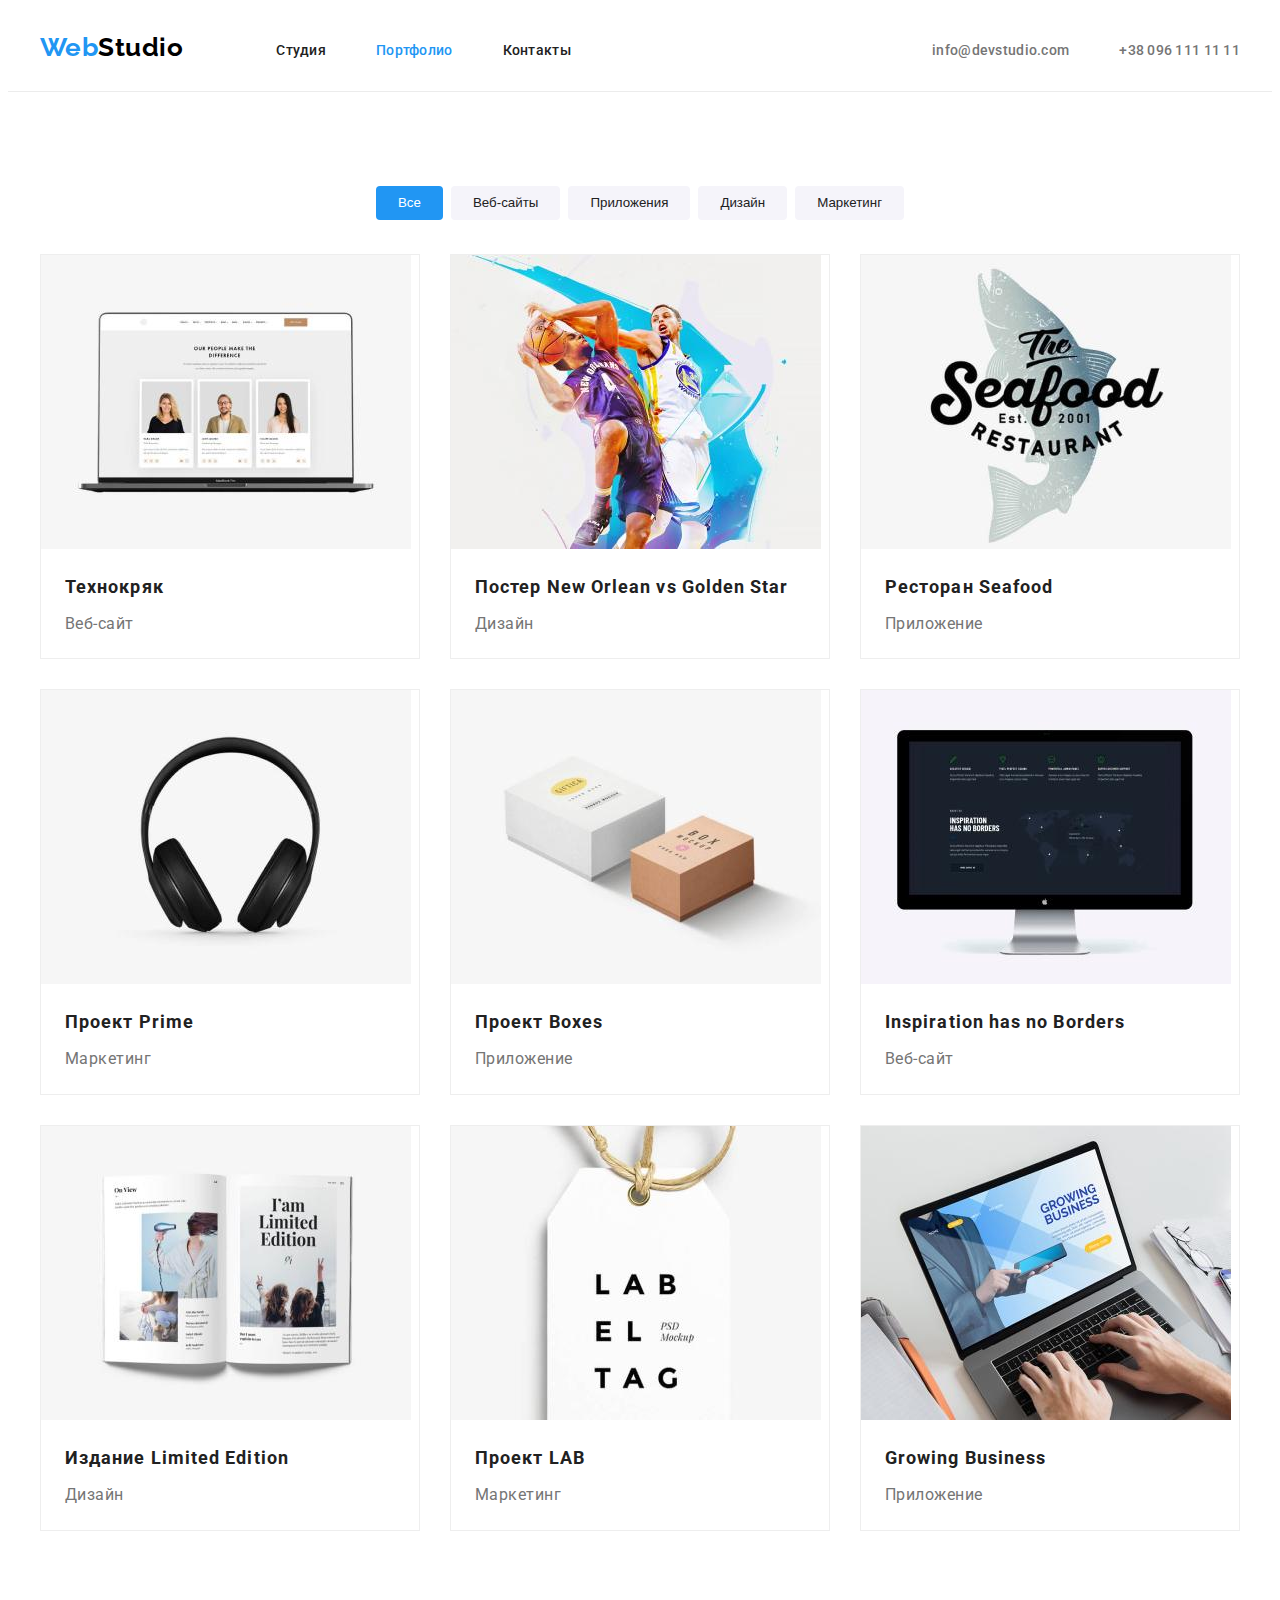
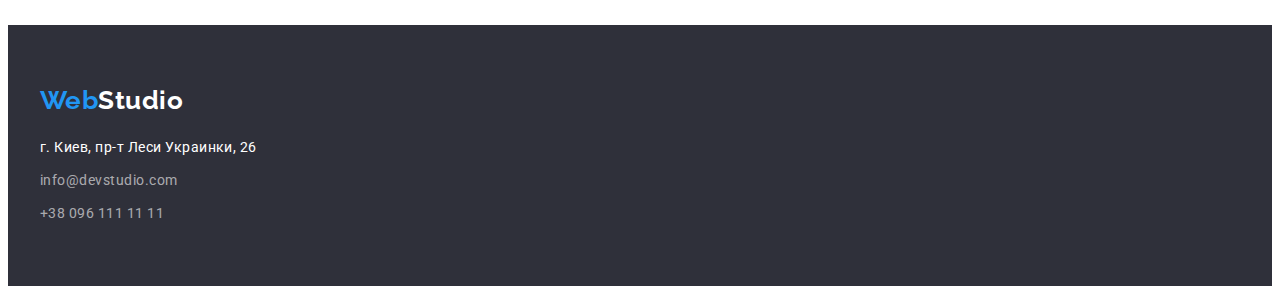
==== commit 9a0c2dd7: "portfolio" ====
--- a/portfolio.html
+++ b/portfolio.html
@@ -11,7 +11,6 @@
     <link rel="stylesheet" href="./css/styles.css">
     <title>WebStudioPortfolio</title>
 </head>
-
 <body>
     <!-- header -->
     <header class="page-header">
@@ -19,8 +18,8 @@
       <nav class="nav-flex">
         <a class="logo link-none" href="./index.html">Web<span class="logo-header">Studio</span></a>
         <ul class="site-nav">
-          <li class="nav-item"><a class="link link-none current" href="./index.html">Студия</a></li>
-          <li class="nav-item"><a class="link link-none" href="./portfolio.html">Портфолио</a></li>
+          <li class="nav-item"><a class="link link-none" href="./index.html">Студия</a></li>
+          <li class="nav-item"><a class="link link-none current" href="./portfolio.html">Портфолио</a></li>
           <li class="nav-item"><a class="link link-none" href="">Контакты</a></li>
         </ul>
       </nav>
@@ -32,76 +31,123 @@
     </header>
     <!-- main -->
     <main>
-<section class=" section portfolio">
-  <div class="container portfolio-flex">
+<section class="section portfolio">
+  <div class="container">
 <h1 class="visually-hidden">Портфолио</h1>
-<ul class="buttons-filter">
-    <li class="btn-item"> <button type="button" class="btn-filter link-none button-active">Все</button> </li>
-    <li class="btn-item"> <button type="button" class="btn-filter link-none">Веб-сайты</button> </li>
-    <li class="btn-item"> <button type="button" class="btn-filter link-none">Приложения</button> </li>
-    <li class="btn-item"> <button type="button" class="btn-filter link-none">Дизайн</button> </li>
-    <li class="btn-item"> <button type="button" class="btn-filter link-none">Маркетинг</button> </li>
+<ul class="buttons-list">
+    <li class="btn-item"> <button class="btn-filter link-none button-active" type="button">Все</button> </li>
+    <li class="btn-item"> <button class="btn-filter link-none" type="button">Веб-сайты</button> </li>
+    <li class="btn-item"> <button class="btn-filter link-none" type="button">Приложения</button> </li>
+    <li class="btn-item"> <button class="btn-filter link-none" type="button">Дизайн</button> </li>
+    <li class="btn-item"> <button class="btn-filter link-none" type="button">Маркетинг</button> </li>
 </ul>
 <ul class="examples-list">
-    <li>
-        <a class="link-none" href=""><img class="examples-img" src="./images/portfolio1.jpg" alt="Веб-сайт на экране ноутбука" width="370">
-        <h2 class="examples-title">Технокряк</h2>
+    <li class="examples-item">
+      <article class="examples-border">
+        <a class="link-none" href="">
+          <img class="examples-img" src="./images/portfolio1.jpg" alt="Веб-сайт на экране ноутбука" width="370">
+        <div class="card-container">
+          <h2 class="examples-title">Технокряк</h2>
         <p class="examples-text">Веб-сайт</p></a>
+        </div>
+      </article>
     </li>
-    <li>
-        <a class="link-none" href=""><img class="examples-img" src="./images/portfolio2.jpg" alt="Два баскетболиста с мячом" width="370">
-        <h2 class="examples-title">Постер <span lang="en">New Orlean vs Golden Star</span> </h2>
+    <li class="examples-item">
+      <article class="examples-border">
+        <a class="link-none" href="">
+          <img class="examples-img" src="./images/portfolio2.jpg" alt="Два баскетболиста с мячом" width="370">
+        <div class="card-container">
+          <h2 class="examples-title">Постер <span lang="en">New Orlean vs Golden Star</span> </h2>
         <p class="examples-text">Дизайн</p></a>
+        </div>
+      </article>
     </li>
-    <li>
-        <a class="link-none" href=""><img class="examples-img" src="./images/portfolio3.jpg" alt="Акула и название ресторана" width="370">
-        <h2 class="examples-title">Ресторан <span lang="en">Seafood</span></h2>
+    <li class="examples-item">
+      <article class="examples-border">
+        <a class="link-none" href="">
+          <img class="examples-img" src="./images/portfolio3.jpg" alt="Акула и название ресторана" width="370">
+        <div class="card-container">
+          <h2 class="examples-title">Ресторан <span lang="en">Seafood</span></h2>
         <p class="examples-text">Приложение</p></a>
+        </div>
+      </article>
     </li>
-    <li>
-        <a class="link-none" href=""><img class="examples-img" src="./images/portfolio4.jpg" alt="Полноразмерные наушники" width="370">
-        <h2 class="examples-title">Проект <span lang="en">Prime</span></h2>
+    <li class="examples-item">
+      <article class="examples-border">
+        <a class="link-none" href="">
+          <img class="examples-img" src="./images/portfolio4.jpg" alt="Полноразмерные наушники" width="370">
+        <div class="card-container"
+        ><h2 class="examples-title">Проект <span lang="en">Prime</span></h2>
         <p class="examples-text">Маркетинг</p></a>
+        </div>
+      </article>
     </li>
-    <li>
-        <a class="link-none" href=""><img class="examples-img" src="./images/portfolio5.jpg" alt="Две коробки" width="370">
-        <h2 class="examples-title">Проект <span lang="en">Boxes</span></h2>
+    <li class="examples-item">
+      <article class="examples-border">
+        <a class="link-none" href="">
+          <img class="examples-img" src="./images/portfolio5.jpg" alt="Две коробки" width="370">
+        <div class="card-container">
+          <h2 class="examples-title">Проект <span lang="en">Boxes</span></h2>
         <p class="examples-text">Приложение</p></a>
+        </div>
+        </article>
     </li>
-    <li>
-        <a class="link-none" href=""><img class="examples-img" src="./images/portfolio6.jpg" alt="Веб-сайт на экране монитора" width="370">
-        <h2 class="examples-title" lang="en">Inspiration has no Borders</h2>
+    <li class="examples-item">
+      <article class="examples-border">
+        <a class="link-none" href="">
+          <img class="examples-img" src="./images/portfolio6.jpg" alt="Веб-сайт на экране монитора" width="370">
+        <div class="card-container">
+          <h2 class="examples-title" lang="en">Inspiration has no Borders</h2>
         <p class="examples-text">Веб-сайт</p></a>
+        </div>
+        </article>
     </li>
-    <li>
-        <a class="link-none" href=""><img class="examples-img" src="./images/portfolio7.jpg" alt="Открытая книга с картинками" width="370">
-        <h2 class="examples-title">Издание <span lang="en">Limited Edition</span></h2>
+    <li class="examples-item">
+      <article class="examples-border">
+        <a class="link-none" href="">
+          <img class="examples-img" src="./images/portfolio7.jpg" alt="Открытая книга с картинками" width="370">
+        <div class="card-container">
+          <h2 class="examples-title">Издание <span lang="en">Limited Edition</span></h2>
         <p class="examples-text">Дизайн</p></a>
+        </div>
+      </article>
     </li>
-    <li>
-        <a class="link-none" href=""><img class="examples-img" src="./images/portfolio8.jpg" alt="Ярлык" width="370">
-        <h2 class="examples-title">Проект <span lang="en">LAB</span></h2>
+    <li class="examples-item">
+      <article class="examples-border">
+        <a class="link-none" href="">
+          <img class="examples-img" src="./images/portfolio8.jpg" alt="Ярлык" width="370">
+        <div class="card-container">
+          <h2 class="examples-title">Проект <span lang="en">LAB</span></h2>
         <p class="examples-text">Маркетинг</p></a>
+        </div>
+      </article>
     </li>
-    <li>
-        <a class="link-none" href=""><img class="examples-img" src="./images/portfolio9.jpg" alt="Приложение  в котором работают на ноутбуке" width="370">
-        <h2 class="examples-title" lang="en">Growing Business</h2>
+    <li class="examples-item">
+      <article class="examples-border">
+        <a class="link-none" href="">
+          <img class="examples-img" src="./images/portfolio9.jpg" alt="Приложение  в котором работают на ноутбуке" width="370">
+        <div class="card-container">
+          <h2 class="examples-title" lang="en">Growing Business</h2>
         <p class="examples-text">Приложение</p></a>
+        </div>
+      </article>
     </li>
 </ul>
 </div>
 </section>
 </main>
 <!-- footer -->
-    <footer>
-      <a class="logo link-none" href="./index.html">Web<span class="logo-footer">Studio</span></a>
+    <footer class="page-footer">
+      <div class="footer-box">
+      <a class="logo-address link-none" href="./index.html">Web<span class="logo-footer">Studio</span></a>
       <address class="addresses">
-        <ul class="address-list list-none">
-          <li><a class="map-address link-none" href="https://goo.gl/maps/XkNCHodQhnQYmGNX7" target="_blank" rel="noreferrer noopener">г. Киев, пр-т Леси Украинки, 26</a></li>
-          <li><a class="contact-address link-none" href="mailto:info@devstudio.com">info@devstudio.com</a></li>
-          <li><a class="contact-address link-none" href="tel:+380961111111">+38 096 111 11 11</a></li>
+        <ul class="address-list">
+          <li class="address-item"><a class="map-address link-none" href="https://goo.gl/maps/XkNCHodQhnQYmGNX7" target="_blank" rel="noreferrer noopener">г. Киев, пр-т Леси Украинки, 26</a></li>
+          <li class="address-item"><a class="contact-mail link-none" href="mailto:info@devstudio.com">info@devstudio.com</a></li>
+          <li class="address-item"><a class="contact-tel link-none" href="tel:+380961111111">+38 096 111 11 11</a></li>
         </ul>
       </address>
+      </div>
     </footer>
 </body>
 </html>--- a/css/styles.css
+++ b/css/styles.css
@@ -9,6 +9,8 @@
   --hero-button-hover: #188ce8;
   --logo-span-color: #000000;
   --header-border-color: #ececec;
+  --card-border-color: #eeeeee;
+  --card-set-gap: 30px;
 }
 
 body {
@@ -31,6 +33,11 @@
   list-style: none;
 }
 
+img {
+  display: block;
+  max-width: 100%;
+}
+
 .section {
   padding-top: 94px;
   padding-bottom: 94px;
@@ -40,7 +47,7 @@
   width: 1200px;
   padding-right: 15px;
   padding-left: 15px;
-  outline: 2px solid coral;
+  margin: 0 auto;
 }
 
 .link-none {
@@ -68,7 +75,8 @@
 /* header */
 
 .page-header {
-  border-bottom: 1px solid var(--header-border-color);
+  border-bottom: 1px solid 
+  var(--header-border-color);
 }
 
 .header-flex {
@@ -141,33 +149,38 @@
 
 /* hero */
 .hero {
-  background-color: var(--footer-background-color);
+  background-color:
+   var(--footer-background-color);
 }
 
 .hero-box {
   width: 1200px;
   padding-top: 200px;
   padding-bottom: 200px;
-
-  text-align: center;
+  margin: 0 auto;
 }
 
 .hero-title {
   width: 696px;
-
-  font-weight: 900;
-  font-size: 44px;
   margin-right: auto;
   margin-left: auto;
   margin-bottom: 30px;
+  
+  font-weight: 900;
+  font-size: 44px;
   line-height: 1.36;
   letter-spacing: 0.06em;
   text-transform: uppercase;
+  text-align: center;
   color: var(--hero-headline-color);
 }
+
 /* button */
 .hero-button {
   padding: 10px 32px;
+  display: block;
+  margin-right: auto;
+  margin-left: auto;
 
   font-family: inherit;
   font-weight: 700;
@@ -190,19 +203,21 @@
   flex-wrap: wrap;
   margin-bottom: -94px;
 }
-/* column? */
+
 .advantage-list {
   display: flex;
+  margin-right: calc( -1 * var(--card-set-gap));
+  
 }
 .advantage-item {
-  margin-right: 30px;
-  flex-basis: 270px;
-}
-.advantage-item:nth-child(4n + 4) {
-  margin-right: 0;
-}
+  margin-right: var(--card-set-gap);
+  flex-basis: calc(100% / 4 - var(--card-set-gap));
+  
+}
+
 .advantage-title {
   margin-bottom: 10px;
+  
   font-weight: 700;
   font-size: 14px;
   line-height: 1.14;
@@ -224,6 +239,7 @@
   margin-right: auto;
   margin-left: auto;
   margin-bottom: 50px;
+  
   font-weight: 700;
   font-size: 36px;
   line-height: 1.16;
@@ -231,12 +247,12 @@
 }
 .services-list {
   display: flex;
+  margin-right: calc( -1 * var(--card-set-gap));
+  
 }
 .services-item {
-  margin-right: 30px;
-}
-.services-item:nth-child(3n) {
-  margin-right: 0;
+  margin-right: var(--card-set-gap);
+  flex-basis: calc(100% / 3 - var(--card-set-gap));
 }
 
 /* section-team */
@@ -249,29 +265,46 @@
 }
 .team-list {
   display: flex;
+  margin-right: calc( -1 * var(--card-set-gap));
 }
 .team-item {
-  margin-right: 30px;
-}
-.team-item:nth-child(4n) {
-  margin-right: 0;
+  margin-right: var(--card-set-gap);
+  flex-basis: calc(100% / 4 - var(--card-set-gap));
+}
+
+.text-container {
+  padding-top: var(--card-set-gap);
+  padding-bottom: var(--card-set-gap);
+
+  text-align: center;
+  background-color: var(--hero-headline-color);
+  
 }
 .team-title {
-  margin-top: 30px;
-  text-align: center;
+  margin-bottom: 10px;
+
   font-weight: 500;
   line-height: 1.2;
   color: var(--headline-text-color);
 }
-.team-text {
-  text-align: center;
-  margin-top: 10px;
-}
+
 /* footer */
 footer {
   background-color: var(--footer-background-color);
 }
-
+.footer-box {
+  width: 1200px;
+  padding: 60px 15px;
+  margin: 0 auto;
+
+}
+.logo-address {
+  font-family: Raleway;
+  font-weight: 700;
+  font-size: 26px;
+  line-height: 1.2;
+  color: var(--accent-color-blue);
+}
 .logo-footer {
   color: var(--hero-headline-color);
 }
@@ -280,31 +313,44 @@
   font-size: 14px;
   line-height: 1.71;
 }
+.address-list{
+  margin-top: 20px;
+}
+.address-item:not(:last-child) {
+  margin-bottom: 9px;
+}
 .map-address {
   color: var(--hero-headline-color);
 }
-.contact-address {
+.contact-mail,
+.contact-tel {
   color: rgba(255, 255, 255, 0.6);
 }
 .map-address:hover,
 .map-address:focus,
-.contact-address:hover,
-.contact-address:focus {
+.contact-mail:hover,
+.contact-mail:focus,
+.contact-tel:hover,
+.contact-tel:focus {
   color: var(--accent-color-blue);
 }
 /*----------------------------- PORTFOLIO -----------------------------*/
-/* .portfolio-flex {
-  display: flex;
-} */
 
 /* filter buttons */
-.buttons-filter {
+.buttons-list {
  display: flex;
  justify-content: center;
- padding-bottom: 34px;
+ margin-bottom: 34px;
+}
+
+.btn-item:not(:last-child) {
+  margin-right: 8px;
 }
 
 .btn-filter {
+  display: block;
+  padding: 6px 22px;
+  
   font-weight: 500;
   line-height: 1.62;
   text-align: center;
@@ -314,21 +360,36 @@
   border-radius: 4px;
   cursor: pointer;
 }
-.btn-item:not(:last-child) {
-  margin-right: 8px;
-}
+
 .btn-filter:hover,
 .btn-filter:focus,
 .button-active {
   color: var(--hero-headline-color);
   background: var(--accent-color-blue);
 }
+
 /* Examples list */
 .examples-list {
   display: flex;
   flex-wrap: wrap;
+  margin-right: calc( -1 * var(--card-set-gap));
+  margin-bottom: calc( -1 * var(--card-set-gap));
+}
+.examples-item {
+  margin-right: var(--card-set-gap);
+  margin-bottom: var(--card-set-gap);
+  flex-basis: calc(100% / 3 - var(--card-set-gap));
+}
+.examples-border {
+  border: 1px solid var(--card-border-color);  
+}
+
+.card-container {
+  padding: 20px 24px;
 }
 .examples-title {
+  margin-bottom: 4px;
+
   font-weight: 700;
   font-size: 18px;
   line-height: 2;
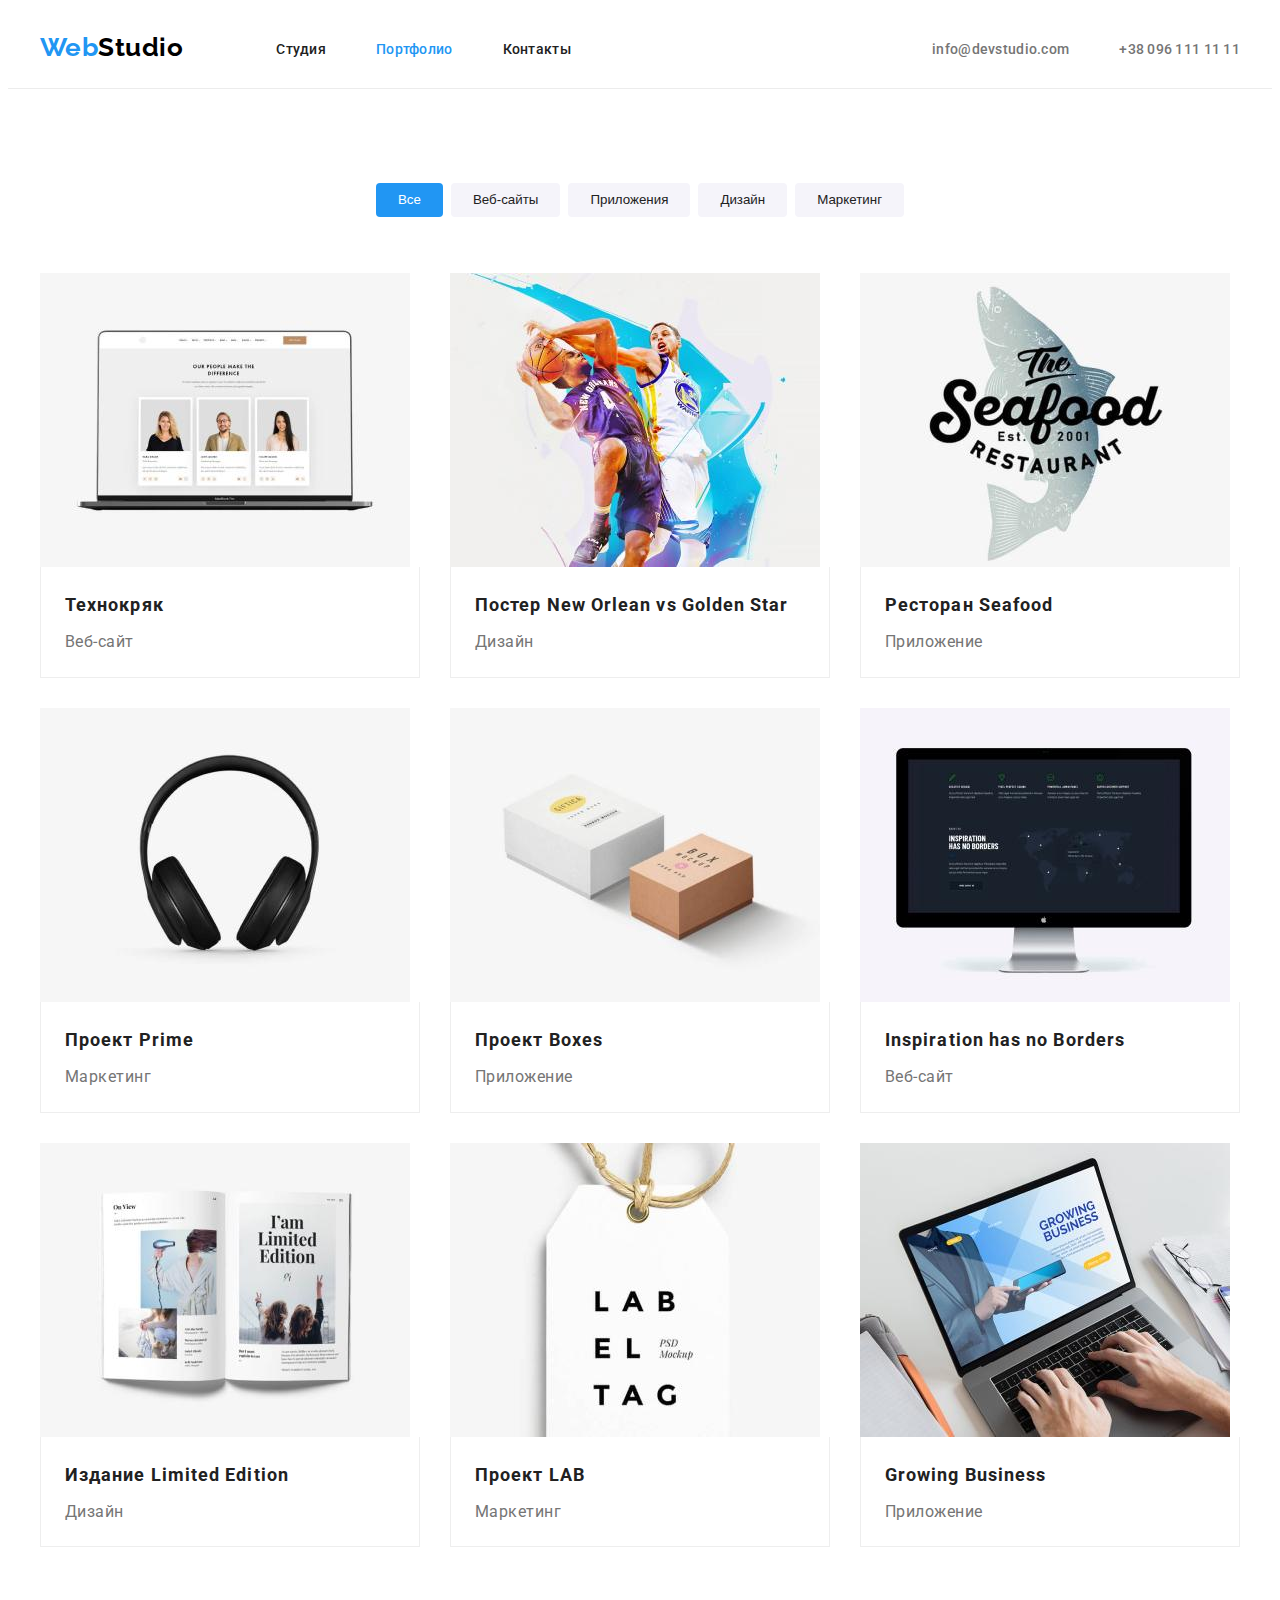
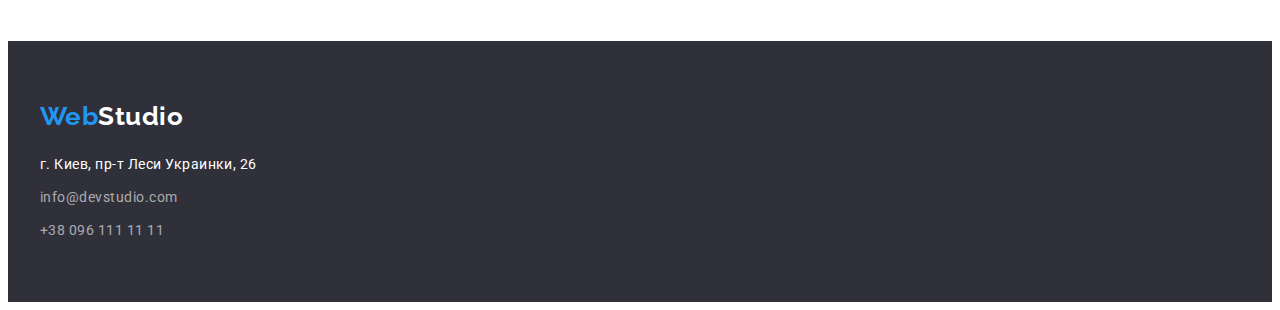
==== commit 78096dd9: "re styles" ====
--- a/portfolio.html
+++ b/portfolio.html
@@ -43,94 +43,76 @@
 </ul>
 <ul class="examples-list">
     <li class="examples-item">
-      <article class="examples-border">
-        <a class="link-none" href="">
-          <img class="examples-img" src="./images/portfolio1.jpg" alt="Веб-сайт на экране ноутбука" width="370">
-        <div class="card-container">
-          <h2 class="examples-title">Технокряк</h2>
-        <p class="examples-text">Веб-сайт</p></a>
-        </div>
-      </article>
+        <a class="link-none" href=""><img class="examples-img" src="./images/portfolio1.jpg" alt="Веб-сайт на экране ноутбука" width="370">
+        <div class="examples-border">
+        <h2 class="examples-title">Технокряк</h2>
+        <p class="examples-text">Веб-сайт</p>
+      </div>
+      </a>
     </li>
     <li class="examples-item">
-      <article class="examples-border">
-        <a class="link-none" href="">
-          <img class="examples-img" src="./images/portfolio2.jpg" alt="Два баскетболиста с мячом" width="370">
-        <div class="card-container">
+        <a class="link-none" href=""><img class="examples-img" src="./images/portfolio2.jpg" alt="Два баскетболиста с мячом" width="370">
+        <div class="examples-border">
           <h2 class="examples-title">Постер <span lang="en">New Orlean vs Golden Star</span> </h2>
-        <p class="examples-text">Дизайн</p></a>
-        </div>
-      </article>
+        <p class="examples-text">Дизайн</p>
+      </div>
+    </a>
     </li>
     <li class="examples-item">
-      <article class="examples-border">
-        <a class="link-none" href="">
-          <img class="examples-img" src="./images/portfolio3.jpg" alt="Акула и название ресторана" width="370">
-        <div class="card-container">
+        <a class="link-none" href=""><img class="examples-img" src="./images/portfolio3.jpg" alt="Акула и название ресторана" width="370">
+        <div class="examples-border">
           <h2 class="examples-title">Ресторан <span lang="en">Seafood</span></h2>
-        <p class="examples-text">Приложение</p></a>
+        <p class="examples-text">Приложение</p>
         </div>
-      </article>
+      </a>
     </li>
     <li class="examples-item">
-      <article class="examples-border">
-        <a class="link-none" href="">
-          <img class="examples-img" src="./images/portfolio4.jpg" alt="Полноразмерные наушники" width="370">
-        <div class="card-container"
-        ><h2 class="examples-title">Проект <span lang="en">Prime</span></h2>
-        <p class="examples-text">Маркетинг</p></a>
-        </div>
-      </article>
+        <a class="link-none" href=""><img class="examples-img" src="./images/portfolio4.jpg" alt="Полноразмерные наушники" width="370">
+        <div class="examples-border">
+          <h2 class="examples-title">Проект <span lang="en">Prime</span></h2>
+        <p class="examples-text">Маркетинг</p>
+      </div>
+    </a>
     </li>
     <li class="examples-item">
-      <article class="examples-border">
-        <a class="link-none" href="">
-          <img class="examples-img" src="./images/portfolio5.jpg" alt="Две коробки" width="370">
-        <div class="card-container">
+        <a class="link-none" href=""><img class="examples-img" src="./images/portfolio5.jpg" alt="Две коробки" width="370">
+        <div class="examples-border">
           <h2 class="examples-title">Проект <span lang="en">Boxes</span></h2>
-        <p class="examples-text">Приложение</p></a>
-        </div>
-        </article>
+        <p class="examples-text">Приложение</p>
+      </div>
+    </a>
     </li>
     <li class="examples-item">
-      <article class="examples-border">
-        <a class="link-none" href="">
-          <img class="examples-img" src="./images/portfolio6.jpg" alt="Веб-сайт на экране монитора" width="370">
-        <div class="card-container">
+        <a class="link-none" href=""><img class="examples-img" src="./images/portfolio6.jpg" alt="Веб-сайт на экране монитора" width="370">
+        <div class="examples-border">
           <h2 class="examples-title" lang="en">Inspiration has no Borders</h2>
-        <p class="examples-text">Веб-сайт</p></a>
-        </div>
-        </article>
+        <p class="examples-text">Веб-сайт</p>
+      </div>
+    </a>
     </li>
     <li class="examples-item">
-      <article class="examples-border">
-        <a class="link-none" href="">
-          <img class="examples-img" src="./images/portfolio7.jpg" alt="Открытая книга с картинками" width="370">
-        <div class="card-container">
+        <a class="link-none" href=""><img class="examples-img" src="./images/portfolio7.jpg" alt="Открытая книга с картинками" width="370">
+        <div class="examples-border">
           <h2 class="examples-title">Издание <span lang="en">Limited Edition</span></h2>
-        <p class="examples-text">Дизайн</p></a>
-        </div>
-      </article>
+        <p class="examples-text">Дизайн</p>
+      </div>
+    </a>
     </li>
     <li class="examples-item">
-      <article class="examples-border">
-        <a class="link-none" href="">
-          <img class="examples-img" src="./images/portfolio8.jpg" alt="Ярлык" width="370">
-        <div class="card-container">
+        <a class="link-none" href=""><img class="examples-img" src="./images/portfolio8.jpg" alt="Ярлык" width="370">
+        <div class="examples-border">
           <h2 class="examples-title">Проект <span lang="en">LAB</span></h2>
-        <p class="examples-text">Маркетинг</p></a>
+        <p class="examples-text">Маркетинг</p>
         </div>
-      </article>
+      </a>
     </li>
     <li class="examples-item">
-      <article class="examples-border">
-        <a class="link-none" href="">
-          <img class="examples-img" src="./images/portfolio9.jpg" alt="Приложение  в котором работают на ноутбуке" width="370">
-        <div class="card-container">
+        <a class="link-none" href=""><img class="examples-img" src="./images/portfolio9.jpg" alt="Приложение  в котором работают на ноутбуке" width="370">
+        <div class="examples-border">
           <h2 class="examples-title" lang="en">Growing Business</h2>
-        <p class="examples-text">Приложение</p></a>
-        </div>
-      </article>
+        <p class="examples-text">Приложение</p>
+      </div>
+    </a>
     </li>
 </ul>
 </div>
@@ -138,7 +120,7 @@
 </main>
 <!-- footer -->
     <footer class="page-footer">
-      <div class="footer-box">
+      <div class="container footer-box">
       <a class="logo-address link-none" href="./index.html">Web<span class="logo-footer">Studio</span></a>
       <address class="addresses">
         <ul class="address-list">
--- a/css/styles.css
+++ b/css/styles.css
@@ -85,6 +85,7 @@
 
 .nav-flex {
   display: flex;
+  align-items: center;
 }
 
 .logo {
@@ -109,6 +110,9 @@
 }
 
 .link {
+  padding-top: 32px;
+  padding-bottom: 32px;
+  
   font-weight: 500;
   font-size: 14px;
   line-height: 1.14;
@@ -116,12 +120,6 @@
   color: var(--headline-text-color);
 }
 
-.nav-item,
-.contact-item {
-  padding-top: 32px;
-  padding-bottom: 32px;
-}
-
 .nav-item:not(:last-child),
 .contact-item:not(:last-child) {
   margin-right: 50px;
@@ -129,10 +127,14 @@
 
 .site-contacts {
   display: flex;
+  align-items: center;
   margin-left: auto;
 }
 
 .contact {
+  padding-top: 32px;
+  padding-bottom: 32px;
+
   font-weight: 500;
   font-size: 14px;
   line-height: 1.14;
@@ -154,10 +156,8 @@
 }
 
 .hero-box {
-  width: 1200px;
   padding-top: 200px;
   padding-bottom: 200px;
-  margin: 0 auto;
 }
 
 .hero-title {
@@ -201,18 +201,15 @@
 .advantage-flex {
   display: flex;
   flex-wrap: wrap;
-  margin-bottom: -94px;
 }
 
 .advantage-list {
   display: flex;
   margin-right: calc( -1 * var(--card-set-gap));
-  
 }
 .advantage-item {
   margin-right: var(--card-set-gap);
   flex-basis: calc(100% / 4 - var(--card-set-gap));
-  
 }
 
 .advantage-title {
@@ -230,6 +227,10 @@
 }
 
 /* section-services */
+.services {
+  padding-top: 0;
+}
+
 .services-flex {
   display: flex;
   flex-wrap: wrap;
@@ -289,14 +290,13 @@
 }
 
 /* footer */
-footer {
-  background-color: var(--footer-background-color);
+.page-footer {
+  background-color: 
+  var(--footer-background-color);
 }
 .footer-box {
-  width: 1200px;
-  padding: 60px 15px;
-  margin: 0 auto;
-
+  padding-top: 60px;
+  padding-bottom: 60px;
 }
 .logo-address {
   font-family: Raleway;
@@ -309,13 +309,13 @@
   color: var(--hero-headline-color);
 }
 .addresses {
+  margin-top: 20px;
+
   font-style: inherit;
   font-size: 14px;
   line-height: 1.71;
 }
-.address-list{
-  margin-top: 20px;
-}
+
 .address-item:not(:last-child) {
   margin-bottom: 9px;
 }
@@ -340,7 +340,7 @@
 .buttons-list {
  display: flex;
  justify-content: center;
- margin-bottom: 34px;
+ margin-bottom: 56px;
 }
 
 .btn-item:not(:last-child) {
@@ -381,15 +381,14 @@
   flex-basis: calc(100% / 3 - var(--card-set-gap));
 }
 .examples-border {
-  border: 1px solid var(--card-border-color);  
-}
-
-.card-container {
   padding: 20px 24px;
-}
+  border: 1px solid var(--card-border-color); 
+  border-top: none;  
+}
+
 .examples-title {
   margin-bottom: 4px;
-
+  
   font-weight: 700;
   font-size: 18px;
   line-height: 2;
